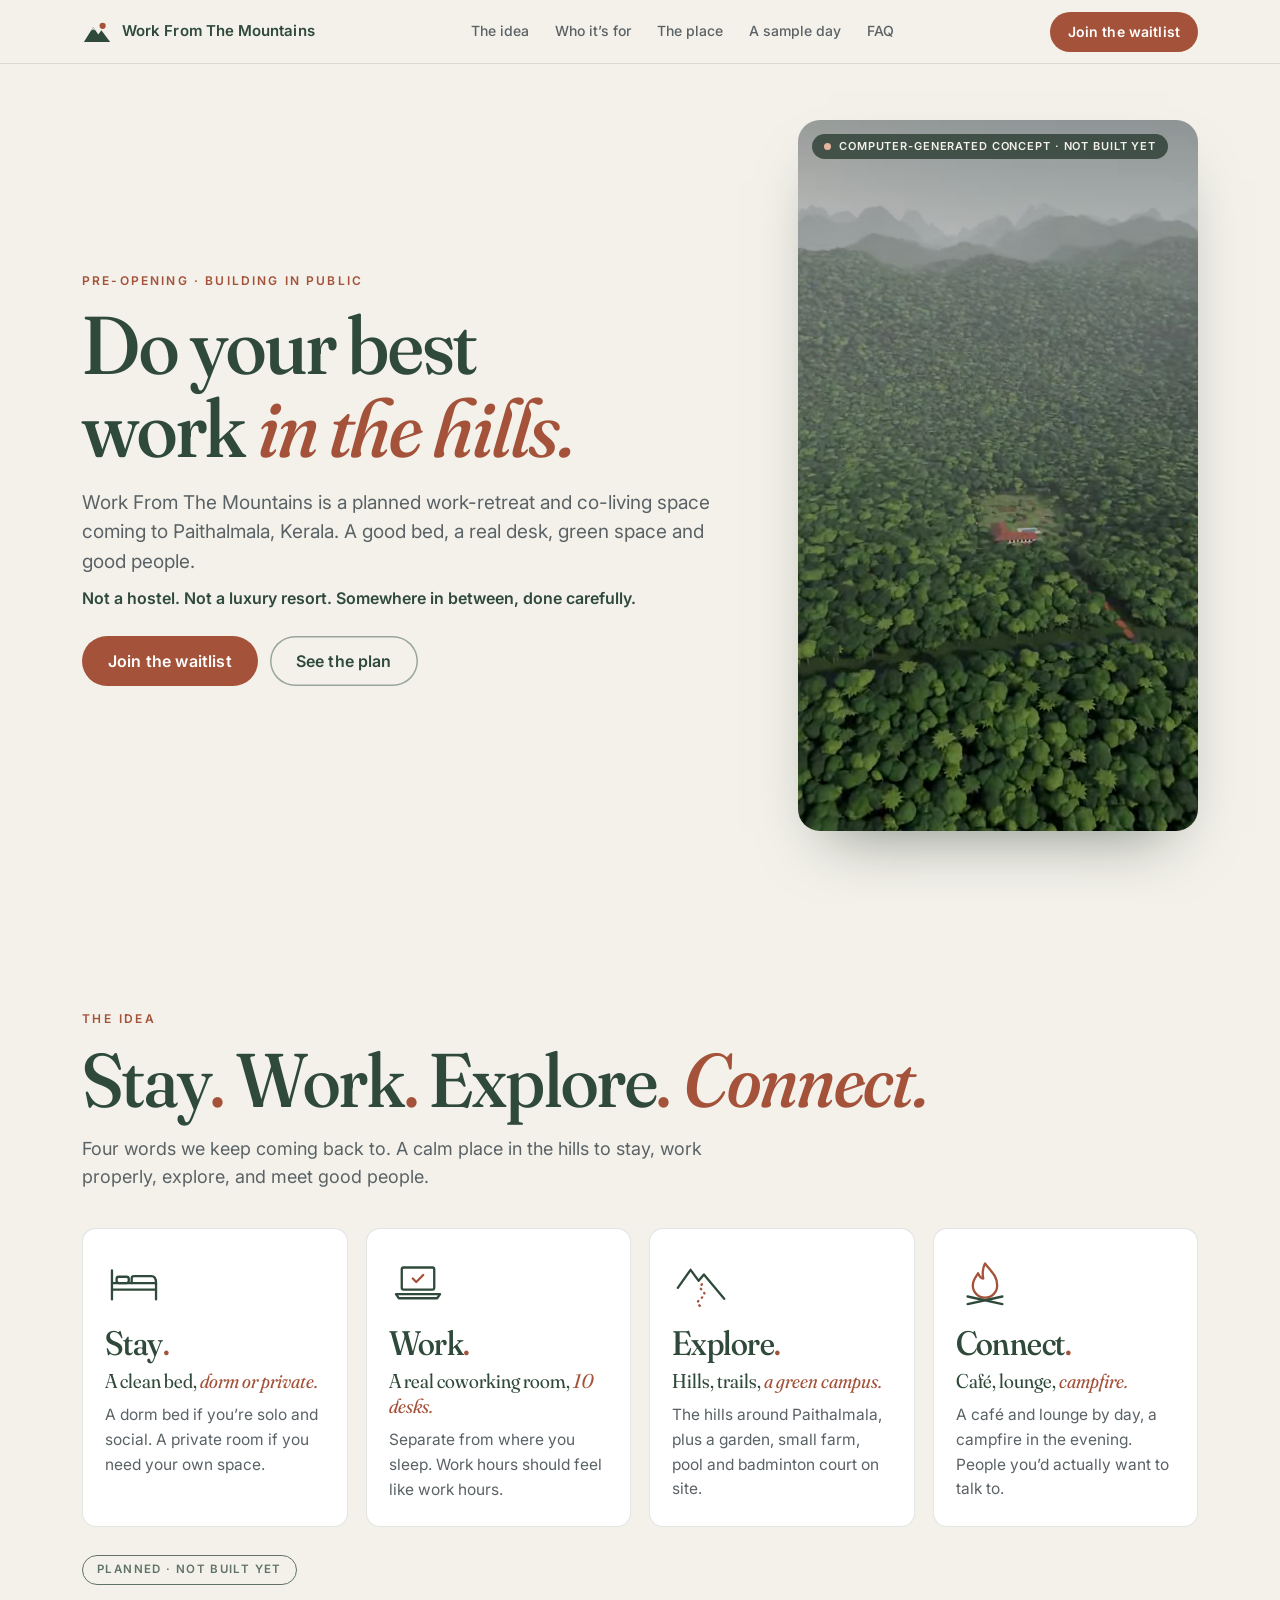
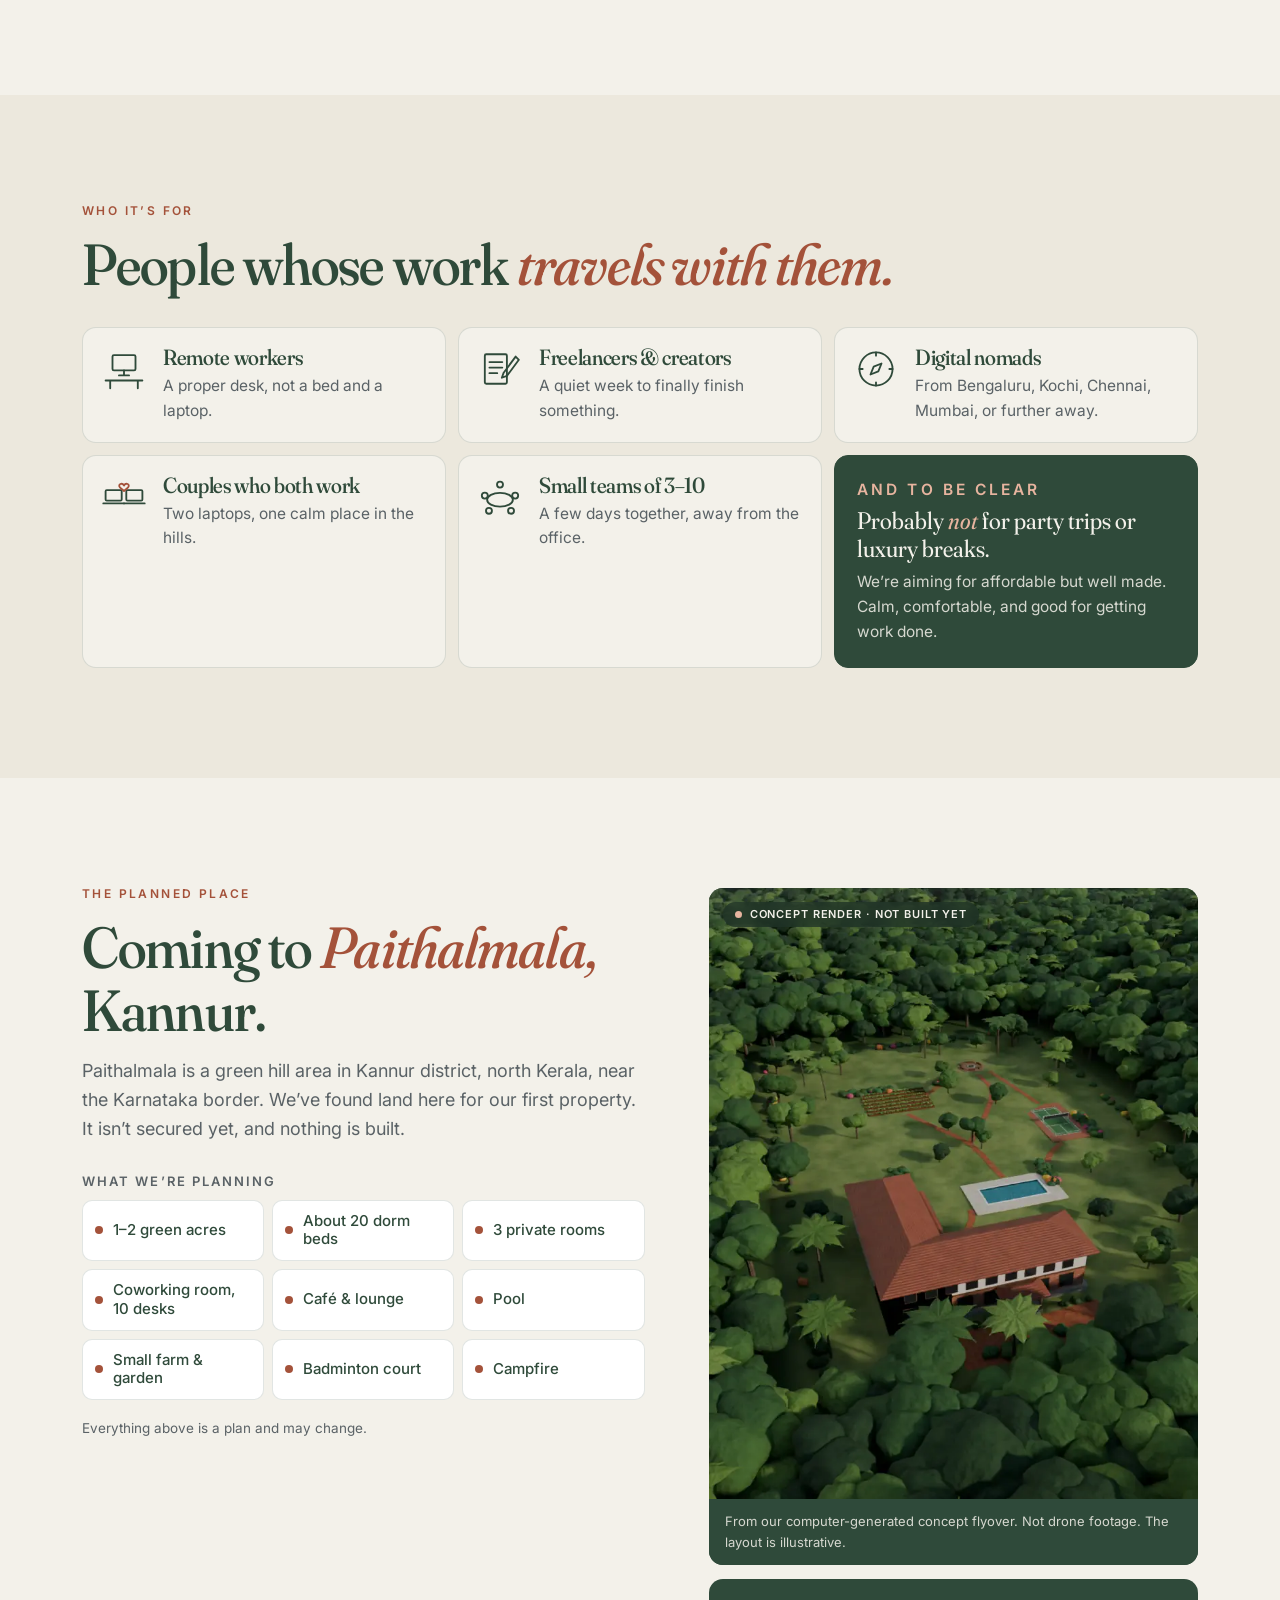
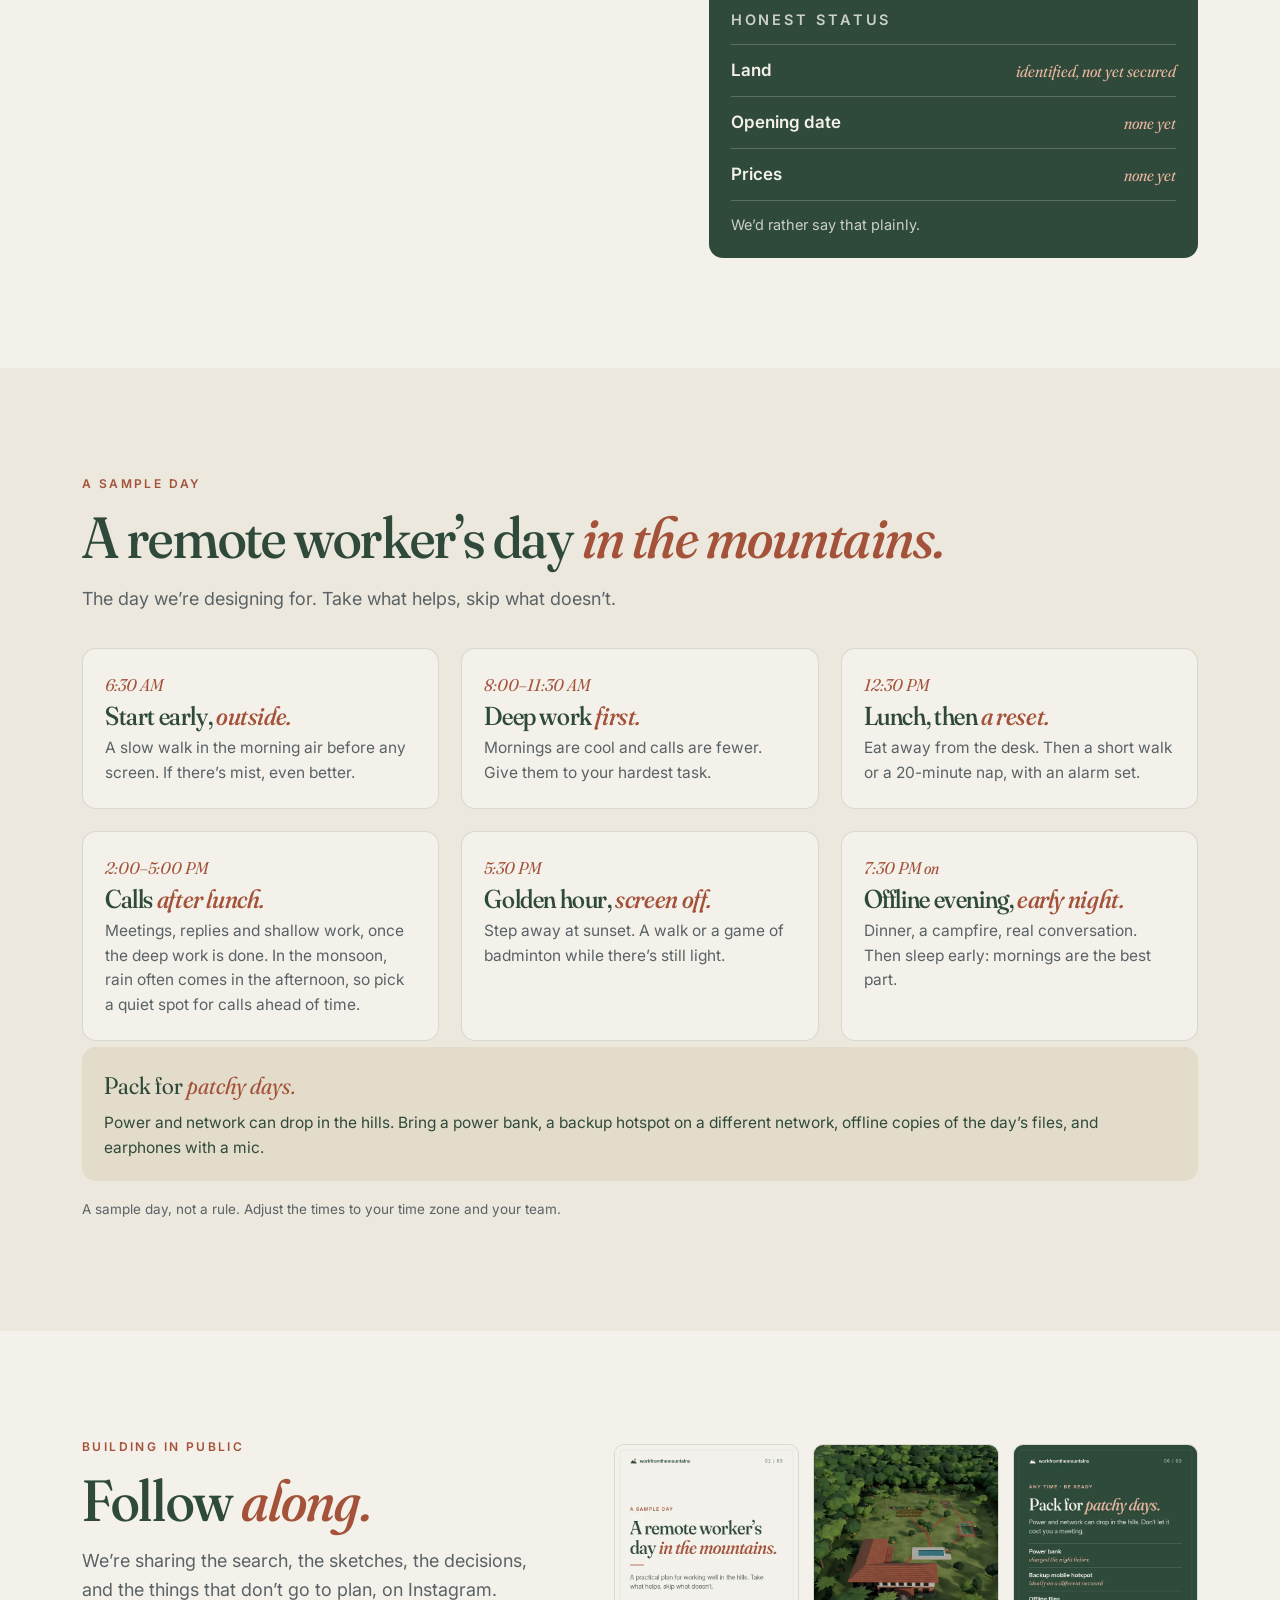
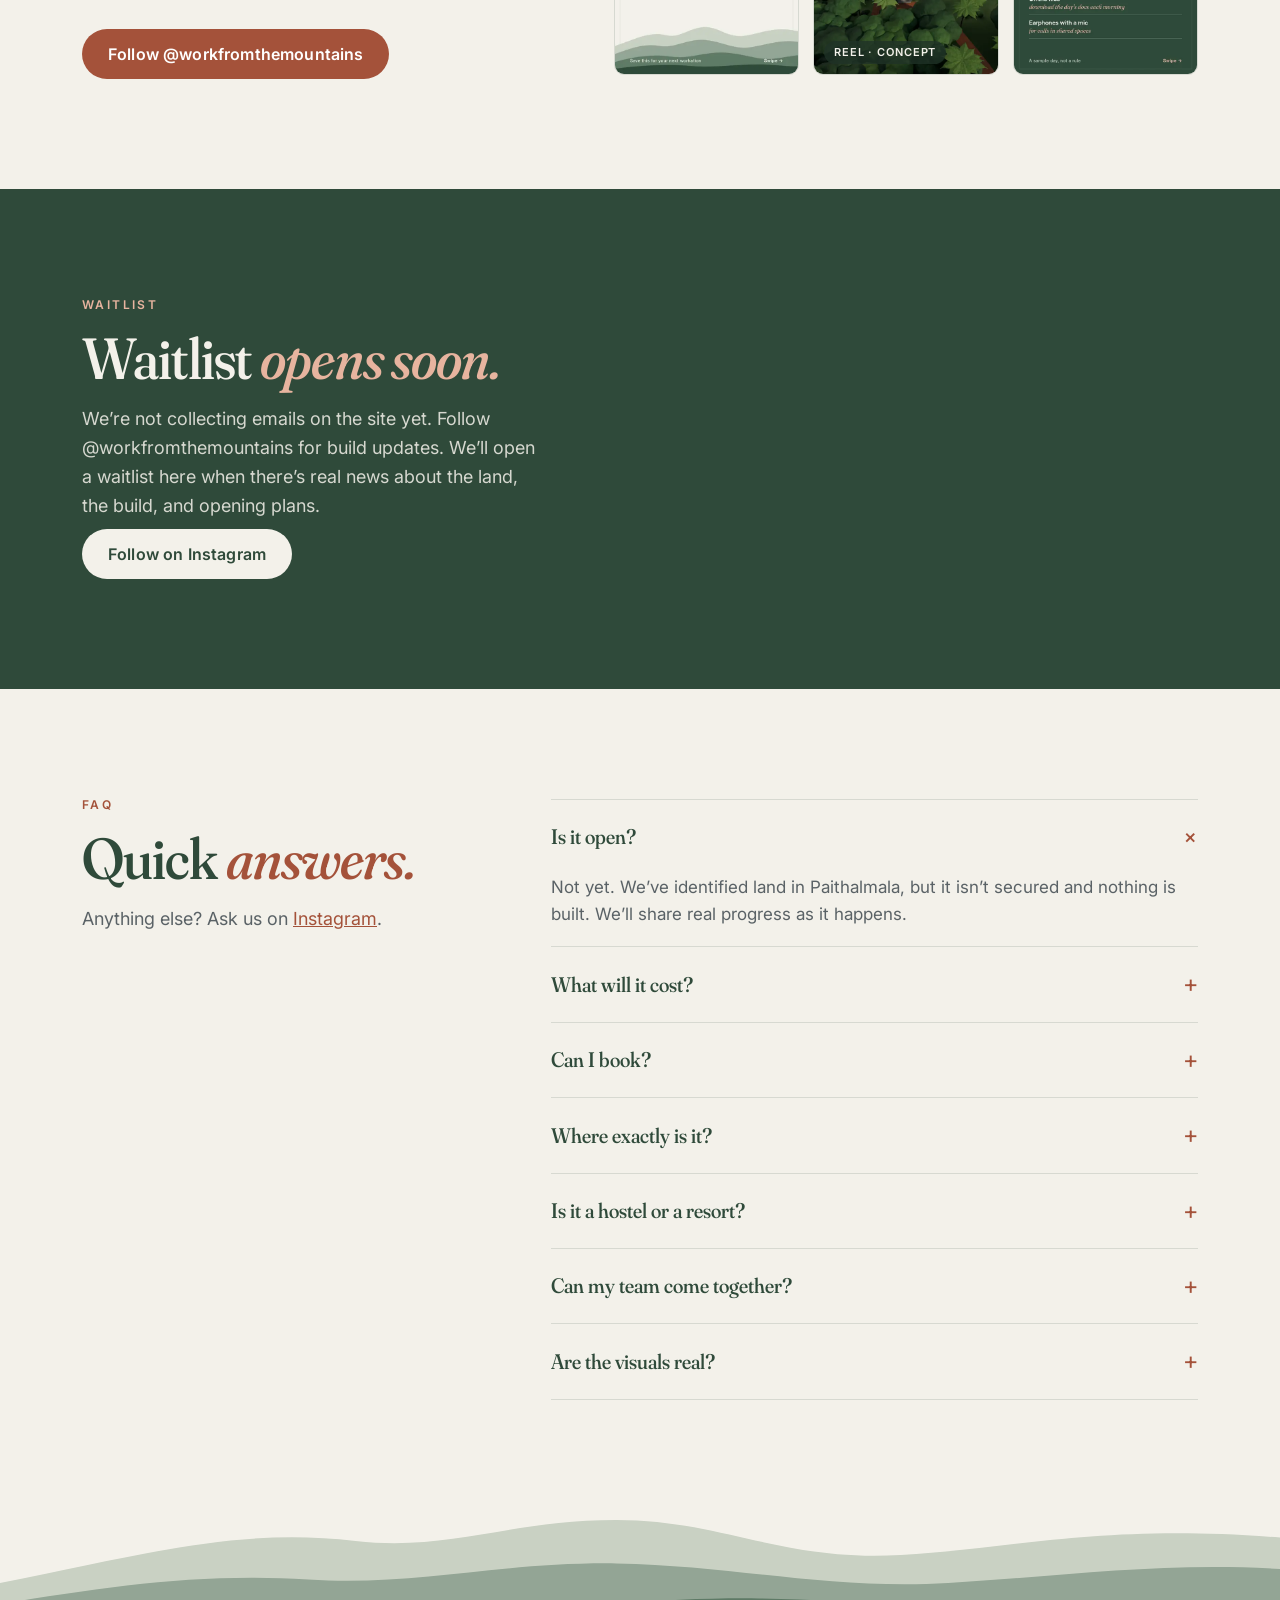
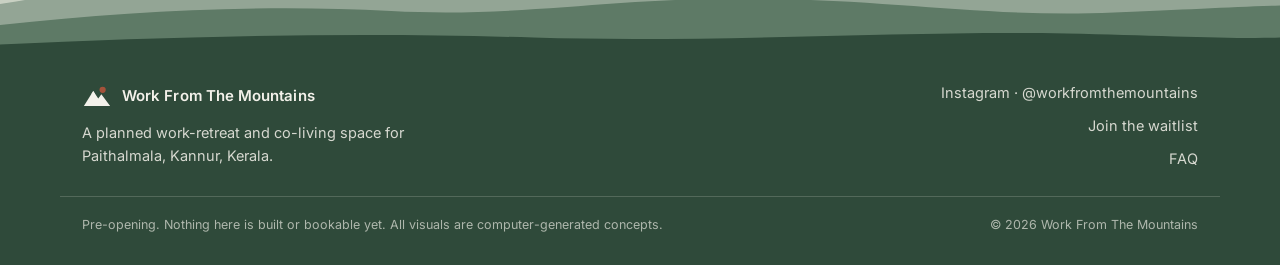
==== index.html @ 072cc965 "Initial Work From The Mountains pre-opening site" ====
<!doctype html>
<html lang="en-IN">
<head>
<meta charset="utf-8">
<meta name="viewport" content="width=device-width, initial-scale=1, viewport-fit=cover">
<title>Work From The Mountains · A planned work-retreat in Paithalmala, Kerala</title>
<meta name="description" content="Work From The Mountains is a planned mountain work-retreat and co-living space in Paithalmala, Kannur, Kerala. Stay, work, explore, connect. Not open yet. Follow the build on Instagram.">
<meta name="theme-color" content="#2F4A3A">
<link rel="icon" href="assets/img/logo-32.png" sizes="32x32">
<link rel="apple-touch-icon" href="assets/img/logo-180.png">
<meta property="og:type" content="website">
<meta property="og:title" content="Work From The Mountains">
<meta property="og:description" content="A planned work-retreat and co-living space in Paithalmala, Kerala. Not open yet. Follow the build on Instagram.">
<meta property="og:image" content="assets/img/og.jpg">
<meta name="twitter:card" content="summary_large_image">
<link rel="preload" href="assets/fonts/fraunces.woff2" as="font" type="font/woff2" crossorigin>
<link rel="preload" href="assets/fonts/inter.woff2" as="font" type="font/woff2" crossorigin>
<link rel="preload" href="assets/img/flyover-poster.webp" as="image" type="image/webp">
<link rel="stylesheet" href="assets/css/site.css">
</head>
<body>
<a class="skip" href="#main">Skip to content</a>

<!-- inline SVG sprite: brand mark + line icons (from the Instagram kit) -->
<svg width="0" height="0" style="position:absolute" aria-hidden="true">
  <symbol id="mark" viewBox="0 0 48 48"><circle cx="33" cy="14" r="5" fill="#A4523A"/><path d="M3 40 L18 16 L26 28 L31 21 L45 40 Z" fill="currentColor"/><path d="M14.5 21.5 L18 16 L21.5 21.5 L18 20 Z" fill="#F3F1EA" opacity=".9"/></symbol>
  <symbol id="i-bed" viewBox="0 0 200 200"><g fill="none" stroke="currentColor" stroke-width="8" stroke-linecap="round" stroke-linejoin="round"><path d="M24 60 v100 M24 126 h152 v34 M24 104 h152 q0 0 0 22"/><rect x="40" y="82" width="42" height="22" rx="8"/><path d="M92 104 v-16 q0-8 8-8 h60 q16 0 16 24"/></g></symbol>
  <symbol id="i-laptop" viewBox="0 0 200 200"><g fill="none" stroke="currentColor" stroke-width="8" stroke-linecap="round" stroke-linejoin="round"><rect x="44" y="50" width="112" height="76" rx="6"/><path d="M24 142 h152 l-10 14 h-132z"/><path d="M82 88 l12 12 24-24" stroke="#A4523A"/></g></symbol>
  <symbol id="i-path" viewBox="0 0 200 200"><g fill="none" stroke="currentColor" stroke-width="8" stroke-linecap="round" stroke-linejoin="round"><path d="M20 120 l44-62 28 38 18-22 70 84"/><path d="M96 182 c-30-20 40-30 6-56 c-14-10 8-18 4-30" stroke="#A4523A" stroke-dasharray="2 16"/></g></symbol>
  <symbol id="i-fire" viewBox="0 0 200 200"><g fill="none" stroke="currentColor" stroke-width="8" stroke-linecap="round" stroke-linejoin="round"><path d="M100 36 c18 26 42 40 42 76 a42 42 0 0 1 -84 0 c0-20 12-30 18-42 c6 14 12 18 18 18 c-4-20 -2-36 6-52z" stroke="#A4523A"/><path d="M40 176 l120-26 M40 150 l120 26"/></g></symbol>
  <symbol id="i-desk" viewBox="0 0 200 200"><g fill="none" stroke="currentColor" stroke-width="8" stroke-linecap="round" stroke-linejoin="round"><rect x="50" y="40" width="100" height="66" rx="6"/><path d="M100 106 v22 M78 128 h44 M20 150 h160 M40 150 v34 M160 150 v34"/></g></symbol>
  <symbol id="i-pen" viewBox="0 0 200 200"><g fill="none" stroke="currentColor" stroke-width="8" stroke-linecap="round" stroke-linejoin="round"><rect x="34" y="36" width="96" height="128" rx="6"/><path d="M54 70 h56 M54 94 h56 M54 118 h34"/><path d="M168 46 l14 14 -52 70 -22 8 8 -22z"/></g></symbol>
  <symbol id="i-compass" viewBox="0 0 200 200"><g fill="none" stroke="currentColor" stroke-width="8" stroke-linecap="round" stroke-linejoin="round"><circle cx="100" cy="100" r="72"/><path d="M100 28 v14 M100 158 v14 M28 100 h14 M158 100 h14"/><path d="M124 76 l-14 34 -34 14 14 -34z"/></g></symbol>
  <symbol id="i-couple" viewBox="0 0 200 200"><g fill="none" stroke="currentColor" stroke-width="8" stroke-linecap="round" stroke-linejoin="round"><rect x="20" y="70" width="70" height="46" rx="5"/><path d="M10 128 h90"/><rect x="110" y="70" width="70" height="46" rx="5"/><path d="M100 128 h90"/><path d="M100 50 c-8-14 -28-6 -18 8 l18 16 18-16 c10-14 -10-22 -18-8z" stroke="#A4523A"/></g></symbol>
  <symbol id="i-team" viewBox="0 0 200 200"><g fill="none" stroke="currentColor" stroke-width="8" stroke-linecap="round" stroke-linejoin="round"><ellipse cx="100" cy="112" rx="56" ry="30"/><circle cx="100" cy="46" r="13"/><circle cx="34" cy="94" r="13"/><circle cx="166" cy="94" r="13"/><circle cx="52" cy="160" r="13"/><circle cx="148" cy="160" r="13"/></g></symbol>
</svg>

<header class="site-head">
  <div class="wrap head-in">
    <a class="brand" href="#top" aria-label="Work From The Mountains, back to top">
      <svg class="brand-mark" aria-hidden="true"><use href="#mark"/></svg>
      <span>Work From The Mountains</span>
    </a>
    <nav class="nav" aria-label="Sections">
      <a href="#idea">The idea</a>
      <a href="#who">Who it’s for</a>
      <a href="#place">The place</a>
      <a href="#day">A sample day</a>
      <a href="#faq">FAQ</a>
    </nav>
    <a class="btn btn-sm" href="#waitlist">Join the waitlist</a>
  </div>
</header>

<main id="main">

<!-- 1. HERO -->
<section class="hero" id="top">
  <div class="hero-media">
    <video id="flyover" muted loop playsinline preload="none" poster="assets/img/flyover-poster.webp"
           aria-label="Computer-generated concept flyover of the planned property"
           data-webm="assets/video/flyover-concept.webm" data-mp4="assets/video/flyover-concept.mp4"></video>
    <span class="concept-pill"><i></i>Computer-generated concept · not built yet</span>
  </div>
  <div class="wrap hero-copy">
    <p class="eyebrow">Pre-opening · building in public</p>
    <h1>Do your best work <em>in the hills.</em></h1>
    <p class="lede">Work From The Mountains is a planned work-retreat and co-living space coming to Paithalmala, Kerala. A good bed, a real desk, green space and good people.</p>
    <p class="lede-strong">Not a hostel. Not a luxury resort. Somewhere in between, done carefully.</p>
    <div class="hero-cta">
      <a class="btn" href="#waitlist">Join the waitlist</a>
      <a class="btn btn-ghost" href="#place">See the plan</a>
    </div>
  </div>
</section>

<!-- 2. WHAT IT IS -->
<section class="sec" id="idea">
  <div class="wrap">
    <p class="kicker">The idea</p>
    <h2 class="words">Stay<span class="dot">.</span> Work<span class="dot">.</span> Explore<span class="dot">.</span> <em>Connect.</em></h2>
    <p class="intro">Four words we keep coming back to. A calm place in the hills to stay, work properly, explore, and meet good people.</p>
    <div class="grid4">
      <article class="card">
        <svg class="ico" aria-hidden="true"><use href="#i-bed"/></svg>
        <h3>Stay<span class="dot">.</span></h3>
        <p class="line">A clean bed, <em>dorm or private.</em></p>
        <p>A dorm bed if you’re solo and social. A private room if you need your own space.</p>
      </article>
      <article class="card">
        <svg class="ico" aria-hidden="true"><use href="#i-laptop"/></svg>
        <h3>Work<span class="dot">.</span></h3>
        <p class="line">A real coworking room, <em>10 desks.</em></p>
        <p>Separate from where you sleep. Work hours should feel like work hours.</p>
      </article>
      <article class="card">
        <svg class="ico" aria-hidden="true"><use href="#i-path"/></svg>
        <h3>Explore<span class="dot">.</span></h3>
        <p class="line">Hills, trails, <em>a green campus.</em></p>
        <p>The hills around Paithalmala, plus a garden, small farm, pool and badminton court on site.</p>
      </article>
      <article class="card">
        <svg class="ico" aria-hidden="true"><use href="#i-fire"/></svg>
        <h3>Connect<span class="dot">.</span></h3>
        <p class="line">Café, lounge, <em>campfire.</em></p>
        <p>A café and lounge by day, a campfire in the evening. People you’d actually want to talk to.</p>
      </article>
    </div>
    <p class="tag">Planned · not built yet</p>
  </div>
</section>

<!-- 3. WHO IT'S FOR -->
<section class="sec sec-alt" id="who">
  <div class="wrap">
    <p class="kicker">Who it’s for</p>
    <h2>People whose work <em>travels with them.</em></h2>
    <ul class="who">
      <li><svg class="ico-sm" aria-hidden="true"><use href="#i-desk"/></svg><div><h3>Remote workers</h3><p>A proper desk, not a bed and a laptop.</p></div></li>
      <li><svg class="ico-sm" aria-hidden="true"><use href="#i-pen"/></svg><div><h3>Freelancers &amp; creators</h3><p>A quiet week to finally finish something.</p></div></li>
      <li><svg class="ico-sm" aria-hidden="true"><use href="#i-compass"/></svg><div><h3>Digital nomads</h3><p>From Bengaluru, Kochi, Chennai, Mumbai, or further away.</p></div></li>
      <li><svg class="ico-sm" aria-hidden="true"><use href="#i-couple"/></svg><div><h3>Couples who both work</h3><p>Two laptops, one calm place in the hills.</p></div></li>
      <li><svg class="ico-sm" aria-hidden="true"><use href="#i-team"/></svg><div><h3>Small teams of 3–10</h3><p>A few days together, away from the office.</p></div></li>
      <li class="notfor">
        <div><p class="kicker kicker-light">And to be clear</p>
        <p class="notfor-h">Probably <em>not</em> for party trips or luxury breaks.</p>
        <p>We’re aiming for affordable but well made. Calm, comfortable, and good for getting work done.</p></div>
      </li>
    </ul>
  </div>
</section>

<!-- 4. THE PLANNED PLACE -->
<section class="sec" id="place">
  <div class="wrap place">
    <div class="place-copy">
      <p class="kicker">The planned place</p>
      <h2>Coming to <em>Paithalmala,</em> Kannur.</h2>
      <p class="intro">Paithalmala is a green hill area in Kannur district, north Kerala, near the Karnataka border. We’ve found land here for our first property. It isn’t secured yet, and nothing is built.</p>
      <h3 class="list-h">What we’re planning</h3>
      <ul class="facilities">
        <li><span>1–2 green acres</span></li>
        <li><span>About 20 dorm beds</span></li>
        <li><span>3 private rooms</span></li>
        <li><span>Coworking room, 10 desks</span></li>
        <li><span>Café &amp; lounge</span></li>
        <li><span>Pool</span></li>
        <li><span>Small farm &amp; garden</span></li>
        <li><span>Badminton court</span></li>
        <li><span>Campfire</span></li>
      </ul>
      <p class="fine">Everything above is a plan and may change.</p>
    </div>
    <div class="place-side">
      <figure class="render">
        <picture>
          <source srcset="assets/img/flyover-still.webp" type="image/webp">
          <img src="assets/img/flyover-still.jpg" width="720" height="1280" loading="lazy" decoding="async"
               alt="Computer-generated concept render: a red-roofed building, pool and paths on a green plot surrounded by forest">
        </picture>
        <span class="concept-pill"><i></i>Concept render · not built yet</span>
        <figcaption>From our computer-generated concept flyover. Not drone footage. The layout is illustrative.</figcaption>
      </figure>
      <div class="status">
        <p class="kicker kicker-light">Honest status</p>
        <dl>
          <div><dt>Land</dt><dd>identified, not yet secured</dd></div>
          <div><dt>Opening date</dt><dd>none yet</dd></div>
          <div><dt>Prices</dt><dd>none yet</dd></div>
        </dl>
        <p>We’d rather say that plainly.</p>
      </div>
    </div>
  </div>
</section>

<!-- 5. A REMOTE WORKER'S DAY -->
<section class="sec sec-alt" id="day">
  <div class="wrap">
    <p class="kicker">A sample day</p>
    <h2>A remote worker’s day <em>in the mountains.</em></h2>
    <p class="intro">The day we’re designing for. Take what helps, skip what doesn’t.</p>
    <ol class="day">
      <li><span class="t">6:30 AM</span><div><h3>Start early, <em>outside.</em></h3><p>A slow walk in the morning air before any screen. If there’s mist, even better.</p></div></li>
      <li><span class="t">8:00–11:30 AM</span><div><h3>Deep work <em>first.</em></h3><p>Mornings are cool and calls are fewer. Give them to your hardest task.</p></div></li>
      <li><span class="t">12:30 PM</span><div><h3>Lunch, then <em>a reset.</em></h3><p>Eat away from the desk. Then a short walk or a 20-minute nap, with an alarm set.</p></div></li>
      <li><span class="t">2:00–5:00 PM</span><div><h3>Calls <em>after lunch.</em></h3><p>Meetings, replies and shallow work, once the deep work is done. In the monsoon, rain often comes in the afternoon, so pick a quiet spot for calls ahead of time.</p></div></li>
      <li><span class="t">5:30 PM</span><div><h3>Golden hour, <em>screen off.</em></h3><p>Step away at sunset. A walk or a game of badminton while there’s still light.</p></div></li>
      <li><span class="t">7:30 PM on</span><div><h3>Offline evening, <em>early night.</em></h3><p>Dinner, a campfire, real conversation. Then sleep early: mornings are the best part.</p></div></li>
    </ol>
    <div class="pack">
      <p class="pack-h">Pack for <em>patchy days.</em></p>
      <p>Power and network can drop in the hills. Bring a power bank, a backup hotspot on a different network, offline copies of the day’s files, and earphones with a mic.</p>
    </div>
    <p class="fine">A sample day, not a rule. Adjust the times to your time zone and your team.</p>
  </div>
</section>

<!-- 6. BUILDING IN PUBLIC -->
<section class="sec" id="build">
  <div class="wrap build">
    <div>
      <p class="kicker">Building in public</p>
      <h2>Follow <em>along.</em></h2>
      <p class="intro">We’re sharing the search, the sketches, the decisions, and the things that don’t go to plan, on Instagram.</p>
      <a class="btn" href="https://instagram.com/workfromthemountains" target="_blank" rel="noopener">Follow @workfromthemountains</a>
    </div>
    <ul class="ig" aria-label="Recent posts on Instagram">
      <li><a href="https://instagram.com/workfromthemountains" target="_blank" rel="noopener"><picture><source srcset="assets/img/ig-edu01-1.webp" type="image/webp"><img src="assets/img/ig-edu01-1.jpg" width="540" height="675" loading="lazy" decoding="async" alt="Instagram carousel: A remote worker’s day in the mountains"></picture></a></li>
      <li><a href="https://instagram.com/workfromthemountains" target="_blank" rel="noopener"><picture><source srcset="assets/img/ig-flyover.webp" type="image/webp"><img src="assets/img/ig-flyover.jpg" width="540" height="675" loading="lazy" decoding="async" alt="Instagram reel: computer-generated concept flyover of the planned property"></picture><span class="ig-badge">Reel · concept</span></a></li>
      <li><a href="https://instagram.com/workfromthemountains" target="_blank" rel="noopener"><picture><source srcset="assets/img/ig-edu01-6.webp" type="image/webp"><img src="assets/img/ig-edu01-6.jpg" width="540" height="675" loading="lazy" decoding="async" alt="Instagram slide: Pack for patchy days"></picture></a></li>
    </ul>
  </div>
</section>

<!-- 7. WAITLIST + FAQ -->
<section class="sec sec-green" id="waitlist">
  <div class="wrap wl">
    <div class="wl-copy">
      <p class="kicker kicker-light">Waitlist</p>
      <h2>Waitlist <em>opens soon.</em></h2>
      <p class="intro">We’re not collecting emails on the site yet. Follow @workfromthemountains for build updates. We’ll open a waitlist here when there’s real news about the land, the build, and opening plans.</p>
      <p class="hero-cta" style="margin-top:8px">
        <a class="btn btn-light" href="https://instagram.com/workfromthemountains" target="_blank" rel="noopener">Follow on Instagram</a>
      </p>
    </div>
    <!-- Form deferred. FORM_MODE stays "local" in assets/js/site.js. Do not wire FormSubmit / Formspree until approved. -->
  </div>
</section>

<section class="sec" id="faq">
  <div class="wrap faq-wrap">
    <div><p class="kicker">FAQ</p>
    <h2>Quick <em>answers.</em></h2>
    <p class="intro">Anything else? Ask us on <a href="https://instagram.com/workfromthemountains" target="_blank" rel="noopener">Instagram</a>.</p></div>
    <div class="faq">
      <details open><summary>Is it open?</summary><p>Not yet. We’ve identified land in Paithalmala, but it isn’t secured and nothing is built. We’ll share real progress as it happens.</p></details>
      <details><summary>What will it cost?</summary><p>Prices aren’t set yet. We’ll share them when they’re ready. We’re aiming for affordable but well made.</p></details>
      <details><summary>Can I book?</summary><p>Not yet. Follow us on Instagram to hear when that changes.</p></details>
      <details><summary>Where exactly is it?</summary><p>Paithalmala, in Kannur district, Kerala. We’ll share more about the exact site once the land is secured.</p></details>
      <details><summary>Is it a hostel or a resort?</summary><p>Neither. Think dorm beds and private rooms, a proper coworking room, and a calm, green campus. Built for working well, not for partying.</p></details>
      <details><summary>Can my team come together?</summary><p>That’s the plan for small teams of 3–10. Message us on Instagram and we’ll keep you posted.</p></details>
      <details><summary>Are the visuals real?</summary><p>No. The flyover and renders are computer-generated concepts, not drone footage or photos. The final design will be different.</p></details>
    </div>
  </div>
</section>

</main>

<footer class="site-foot">
  <svg class="ridges" viewBox="0 0 1080 200" preserveAspectRatio="none" aria-hidden="true">
    <path d="M0 90 C120 50 200 10 300 30 C380 45 430 0 520 0 C610 0 660 60 760 50 C860 40 930 5 1080 25 L1080 200 L0 200Z" fill="#C9D1C3"/>
    <path d="M0 120 C90 95 170 75 260 85 C350 95 420 60 520 62 C620 65 700 100 800 90 C900 80 980 60 1080 70 L1080 200 L0 200Z" fill="#93A595"/>
    <path d="M0 150 C110 130 220 120 330 130 C440 140 520 110 640 112 C760 115 840 140 940 132 C1000 128 1040 124 1080 122 L1080 200 L0 200Z" fill="#5E7A66"/>
    <path d="M0 178 C150 166 300 160 450 168 C600 176 760 158 900 162 C980 165 1040 170 1080 168 L1080 200 L0 200Z" fill="#2F4A3A"/>
  </svg>
  <div class="foot-in">
    <div class="wrap foot-grid">
      <div>
        <a class="brand brand-light" href="#top"><svg class="brand-mark" aria-hidden="true"><use href="#mark"/></svg><span>Work From The Mountains</span></a>
        <p>A planned work-retreat and co-living space for Paithalmala, Kannur, Kerala.</p>
      </div>
      <div class="foot-links">
        <a href="https://instagram.com/workfromthemountains" target="_blank" rel="noopener">Instagram · @workfromthemountains</a>
        <a href="#waitlist">Join the waitlist</a>
        <a href="#faq">FAQ</a>
      </div>
    </div>
    <div class="wrap foot-fine">
      <p>Pre-opening. Nothing here is built or bookable yet. All visuals are computer-generated concepts.</p>
      <p>© <span id="yr">2026</span> Work From The Mountains</p>
    </div>
  </div>
</footer>

<script src="assets/js/site.js" defer></script>
</body>
</html>
---- assets/css/site.css ----
/* Work From The Mountains · draft one-page site
   Palette: forest #2F4A3A · cream #F3F1EA · grey #5A6266 · terracotta #A4523A
   Fonts: Fraunces (headings) + Inter (body), self-hosted, Latin subset */
@font-face{font-family:"Fraunces";src:url(../fonts/fraunces.woff2) format("woff2");font-weight:400 600;font-display:swap}
@font-face{font-family:"Fraunces";font-style:italic;src:url(../fonts/fraunces-italic.woff2) format("woff2");font-weight:400 600;font-display:swap}
@font-face{font-family:"Inter";src:url(../fonts/inter.woff2) format("woff2");font-weight:400 700;font-display:swap}

:root{
  --green:#2F4A3A; --green-d:#243a2d; --cream:#F3F1EA; --grey:#5A6266; --terra:#A4523A;
  --peach:#E7B49F; --sand:#E4DCCB; --line:rgba(47,74,58,.14);
  --serif:"Fraunces",Georgia,"Times New Roman",serif;
  --sans:"Inter",system-ui,-apple-system,"Segoe UI",Roboto,sans-serif;
  --r:14px; --head:64px;
}
*,*::before,*::after{box-sizing:border-box}
[hidden]{display:none!important}
html{scroll-behavior:smooth;scroll-padding-top:calc(var(--head) + 8px);-webkit-text-size-adjust:100%}
@media (prefers-reduced-motion:reduce){html{scroll-behavior:auto}}
body{margin:0;background:var(--cream);color:var(--green);font:400 17px/1.6 var(--sans);text-rendering:optimizeLegibility;-webkit-font-smoothing:antialiased}
img,video,svg{display:block;max-width:100%}
a{color:inherit}
h1,h2,h3{font-family:var(--serif);font-weight:500;line-height:1.08;letter-spacing:-.015em;margin:0}
h1 em,h2 em,h3 em,.line em,p em{font-style:italic;color:var(--terra)}
p{margin:0}
.wrap{width:100%;max-width:1160px;margin:0 auto;padding:0 22px}
.skip{position:absolute;left:-999px;top:8px;background:var(--green);color:var(--cream);padding:8px 14px;border-radius:8px;z-index:99}
.skip:focus{left:8px}
:focus-visible{outline:3px solid var(--terra);outline-offset:3px}

/* buttons */
.btn{display:inline-flex;align-items:center;justify-content:center;gap:8px;min-height:50px;padding:0 26px;border-radius:999px;
  background:var(--terra);color:#fff;font:600 16px/1 var(--sans);letter-spacing:.01em;text-decoration:none;border:0;cursor:pointer;transition:background .2s,transform .2s}
.btn:hover{background:#8f4630}
.btn:active{transform:translateY(1px)}
.btn-sm{min-height:40px;padding:0 18px;font-size:14px}
.btn-ghost{background:transparent;color:var(--cream);box-shadow:inset 0 0 0 1.5px rgba(243,241,234,.7)}
.btn-ghost:hover{background:rgba(243,241,234,.12)}
.btn-light{background:var(--cream);color:var(--green)}
.btn-light:hover{background:#fff}

/* header */
.site-head{position:sticky;top:0;z-index:50;height:var(--head);background:rgba(243,241,234,.92);backdrop-filter:saturate(1.2) blur(10px);-webkit-backdrop-filter:saturate(1.2) blur(10px);border-bottom:1px solid var(--line)}
.head-in{height:100%;display:flex;align-items:center;justify-content:space-between;gap:16px}
.brand{display:flex;align-items:center;gap:10px;text-decoration:none;font:600 15px/1.1 var(--sans);letter-spacing:.005em;color:var(--green)}
.brand-mark{width:30px;height:30px;color:var(--green);flex:none}
.brand span{max-width:9.5em}
.nav{display:none}
@media (min-width:960px){
  .brand span{max-width:none}
  .nav{display:flex;gap:26px}
  .nav a{font-size:14px;font-weight:500;text-decoration:none;color:var(--grey)}
  .nav a:hover{color:var(--terra)}
}

/* concept pill */
.concept-pill{position:absolute;left:14px;top:14px;display:inline-flex;align-items:center;gap:8px;padding:6px 12px;border-radius:999px;
  background:rgba(31,50,39,.72);color:var(--cream);font:600 11px/1.2 var(--sans);letter-spacing:.08em;text-transform:uppercase;backdrop-filter:blur(6px);-webkit-backdrop-filter:blur(6px);z-index:3}
.concept-pill i{width:7px;height:7px;border-radius:50%;background:var(--peach);flex:none}

/* HERO: mobile = full-bleed vertical video behind text; desktop = text + video card */
.hero{position:relative;min-height:calc(100svh - var(--head));max-height:860px;display:flex;align-items:flex-end;color:var(--cream);overflow:hidden;background:var(--green-d)}
.hero-media{position:absolute;inset:0}
.hero-media video{width:100%;height:100%;object-fit:cover;background:#3b5444 url(../img/flyover-poster.webp) center/cover}
.hero-media::after{content:"";position:absolute;inset:0;background:linear-gradient(180deg,rgba(20,32,25,.35) 0%,rgba(20,32,25,0) 22%,rgba(20,32,25,.35) 48%,rgba(20,32,25,.86) 76%,rgba(20,32,25,.92) 100%);pointer-events:none}
.hero-copy{position:relative;z-index:2;padding-top:120px;padding-bottom:34px}
.eyebrow{display:inline-block;font:600 12px/1 var(--sans);letter-spacing:.18em;text-transform:uppercase;color:var(--peach);margin-bottom:16px}
.hero h1{font-size:clamp(42px,11.5vw,84px);line-height:1.02;max-width:11ch}
.hero h1 em{color:var(--peach)}
.lede{margin-top:18px;font-size:17px;line-height:1.55;color:rgba(243,241,234,.9);max-width:34em}
.lede-strong{margin-top:10px;font-weight:600;font-size:15px;color:var(--cream)}
.hero-cta{display:flex;flex-wrap:wrap;gap:12px;margin-top:24px}
@media (min-width:960px){
  .hero{min-height:0;max-height:none;background:var(--cream);color:var(--green);align-items:center;padding:56px 0 72px}
  .hero > .wrap{display:block}
  .hero-media{position:relative;inset:auto;order:2;flex:none;width:400px;aspect-ratio:9/16;border-radius:22px;overflow:hidden;box-shadow:0 30px 60px -30px rgba(31,50,39,.55);margin-right:max(22px,calc((100vw - 1160px)/2 + 22px))}
  .hero-media::after{background:linear-gradient(180deg,rgba(20,32,25,.25),rgba(20,32,25,0) 25%)}
  .hero-copy{order:1;flex:1;padding:0 56px 0 max(22px,calc((100vw - 1160px)/2 + 22px));margin:0;max-width:none}
  .eyebrow{color:var(--terra)}
  .hero h1{font-size:clamp(64px,6.4vw,92px)}
  .hero h1 em{color:var(--terra)}
  .lede{color:var(--grey);font-size:19px}
  .lede-strong{color:var(--green);font-size:16px}
  .btn-ghost{color:var(--green);box-shadow:inset 0 0 0 1.5px rgba(47,74,58,.45)}
  .btn-ghost:hover{background:rgba(47,74,58,.06)}
}

/* sections */
.sec{padding:72px 0}
.sec-alt{background:#ECE8DD}
.sec-green{background:var(--green);color:var(--cream)}
.sec-green h2 em{color:var(--peach)}
.kicker{font:600 12px/1 var(--sans);letter-spacing:.2em;text-transform:uppercase;color:var(--terra);margin-bottom:16px}
.kicker-light{color:var(--peach)}
h2{font-size:clamp(34px,8vw,58px)}
.intro{margin-top:16px;font-size:18px;color:var(--grey);max-width:38em}
.sec-green .intro{color:rgba(243,241,234,.85)}
.fine{margin-top:18px;font-size:13.5px;color:var(--grey)}
.tag{display:inline-block;margin-top:28px;font:600 11.5px/1 var(--sans);letter-spacing:.12em;text-transform:uppercase;border:1.5px solid currentColor;border-radius:999px;padding:8px 14px;opacity:.75}
.dot{color:var(--terra)}
@media (min-width:960px){.sec{padding:110px 0}}

/* idea */
.words{font-size:clamp(40px,10vw,76px);line-height:1.02}
.grid4{display:grid;gap:14px;margin-top:36px}
.card{background:#fff;border:1px solid var(--line);border-radius:var(--r);padding:24px 22px}
.ico{width:58px;height:58px;color:var(--green);margin-bottom:14px}
.card h3{font-size:34px}
.card .line{font-family:var(--serif);font-size:20px;line-height:1.25;margin:6px 0 10px}
.card p:last-child{color:var(--grey);font-size:15.5px}
@media (max-width:639px){
  .card{display:grid;grid-template-columns:48px 1fr;column-gap:16px;padding:20px 18px}
  .card .ico{width:48px;height:48px;grid-row:1/4;margin:4px 0 0}
  .card h3{font-size:28px}
  .card .line{font-size:18px;margin:2px 0 6px}
}
@media (min-width:640px){.grid4{grid-template-columns:1fr 1fr}}
@media (min-width:1024px){.grid4{grid-template-columns:repeat(4,1fr);gap:18px}}

/* who */
.who{list-style:none;padding:0;margin:32px 0 0;display:grid;gap:12px}
.who li{display:flex;gap:16px;align-items:flex-start;background:var(--cream);border:1px solid var(--line);border-radius:var(--r);padding:18px}
.ico-sm{width:46px;height:46px;flex:none;color:var(--green)}
.who h3{font-size:22px}
.who p{color:var(--grey);font-size:15.5px;margin-top:4px}
.who li.notfor{display:block;background:var(--green);color:var(--cream);border-color:var(--green);padding:22px}
.notfor-h{font-family:var(--serif);font-size:26px;line-height:1.15;margin-bottom:10px}
.notfor-h em{color:var(--peach)}
.notfor p:last-child{color:rgba(243,241,234,.85);font-size:15.5px}
.notfor .kicker{margin-bottom:10px}
@media (min-width:760px){.who{grid-template-columns:1fr 1fr}}
@media (min-width:1024px){.who{grid-template-columns:repeat(3,1fr)}.notfor-h{font-size:24px}}

/* place */
.place{display:grid;gap:36px}
.list-h{font-family:var(--sans);font-weight:600;font-size:13px;letter-spacing:.16em;text-transform:uppercase;color:var(--grey);margin:30px 0 12px}
.facilities{list-style:none;padding:0;margin:0;display:grid;grid-template-columns:1fr 1fr;gap:8px}
.facilities li{display:flex;align-items:center;gap:10px;background:#fff;border:1px solid var(--line);border-radius:10px;padding:11px 12px;font-size:15px;font-weight:500;line-height:1.25}
.facilities li::before{content:"";width:8px;height:8px;border-radius:50%;background:var(--terra);flex:none}
.place-side{display:grid;gap:14px}
.render{position:relative;margin:0;border-radius:var(--r);overflow:hidden;background:var(--green)}
.render img{width:100%;height:auto;aspect-ratio:4/5;object-fit:cover;object-position:50% 40%}
.render figcaption{padding:12px 16px;font-size:13px;color:rgba(243,241,234,.85);background:var(--green)}
.status{background:var(--green);color:var(--cream);border-radius:var(--r);padding:22px}
.status dl{margin:0;border-top:1px solid rgba(243,241,234,.22)}
.status dl div{display:flex;justify-content:space-between;gap:16px;padding:12px 0;border-bottom:1px solid rgba(243,241,234,.22)}
.status dt{font-weight:600}
.status dd{margin:0;font-family:var(--serif);font-style:italic;color:var(--peach);text-align:right}
.status > p{margin-top:12px;font-size:14.5px;color:rgba(243,241,234,.8)}
@media (min-width:960px){.place{grid-template-columns:1.15fr 1fr;gap:64px;align-items:start}.facilities{grid-template-columns:1fr 1fr 1fr}.place-side{grid-template-columns:1fr}}

/* day */
.day{list-style:none;padding:0;margin:34px 0 0;position:relative}
.day::before{content:"";position:absolute;left:7px;top:10px;bottom:10px;width:2px;background:rgba(47,74,58,.18)}
.day li{position:relative;padding:0 0 26px 34px}
.day li::before{content:"";position:absolute;left:0;top:5px;width:12px;height:12px;border-radius:50%;background:var(--terra);border:2px solid #ECE8DD;box-shadow:0 0 0 1px var(--terra)}
.day .t{display:block;font-family:var(--serif);font-style:italic;color:var(--terra);font-size:17px;margin-bottom:4px}
.day h3{font-size:26px}
.day p{margin-top:6px;color:var(--grey);font-size:15.5px;max-width:36em}
.pack{background:var(--sand);border-radius:var(--r);padding:20px 22px;margin-top:6px}
.pack-h{font-family:var(--serif);font-size:24px;margin-bottom:6px}
.pack p:last-child{color:var(--green);font-size:15.5px}
@media (min-width:960px){
  .day{display:grid;grid-template-columns:repeat(3,1fr);gap:22px}
  .day::before{display:none}
  .day li{padding:22px;background:var(--cream);border:1px solid var(--line);border-radius:var(--r)}
  .day li::before{display:none}
}

/* build / instagram */
.build{display:grid;gap:32px}
.build .btn{margin-top:24px}
.ig{list-style:none;padding:0;margin:0;display:grid;grid-template-columns:repeat(3,1fr);gap:8px}
.ig a{position:relative;display:block;border-radius:10px;overflow:hidden;border:1px solid var(--line)}
.ig img{width:100%;height:auto;aspect-ratio:4/5;object-fit:cover;transition:transform .3s}
.ig a:hover img{transform:scale(1.03)}
.ig-badge{position:absolute;left:6px;bottom:6px;white-space:nowrap;background:rgba(31,50,39,.78);color:var(--cream);font:600 9.5px/1 var(--sans);letter-spacing:.08em;text-transform:uppercase;padding:5px 7px;border-radius:999px}
@media (min-width:960px){.build{grid-template-columns:1fr 1.25fr;gap:64px;align-items:center}.ig{gap:14px}.ig-badge{font-size:11px;left:10px;bottom:10px;padding:6px 10px}}

/* waitlist form */
.wl{display:grid;gap:30px}
.form{display:grid;gap:16px;background:rgba(243,241,234,.06);border:1px solid rgba(243,241,234,.18);border-radius:18px;padding:22px}
.field{display:grid;gap:7px}
.field label{font-size:14.5px;font-weight:600}
.opt{font-weight:400;opacity:.7}
.form input[type=text],.form input[type=email],.form input[type=tel],.form select{width:100%;min-height:50px;padding:12px 14px;border-radius:10px;border:1.5px solid rgba(243,241,234,.3);background:var(--cream);color:var(--green);font:500 16px/1.3 var(--sans);appearance:none;-webkit-appearance:none}
.form select{background-image:url("data:image/svg+xml,%3Csvg xmlns='http://www.w3.org/2000/svg' width='12' height='8' viewBox='0 0 12 8'%3E%3Cpath d='M1 1l5 5 5-5' fill='none' stroke='%232F4A3A' stroke-width='2'/%3E%3C/svg%3E");background-repeat:no-repeat;background-position:right 14px center;padding-right:38px}
.form input::placeholder{color:#8a9094}
.form input:focus,.form select:focus{outline:3px solid var(--peach);outline-offset:1px;border-color:transparent}
.form .invalid{border-color:#F0A08A;box-shadow:0 0 0 2px #F0A08A}
.row2{display:grid;gap:16px}
.consent{display:flex;gap:12px;align-items:flex-start;font-size:14px;line-height:1.5;color:rgba(243,241,234,.88);cursor:pointer}
.consent input{width:20px;height:20px;margin:2px 0 0;flex:none;accent-color:var(--terra)}
.consent.invalid span{color:#F6C3B3}
.form .btn{width:100%;margin-top:4px}
.form-error{font-size:14px;color:#F6C3B3}
.hp{position:absolute!important;left:-9999px;width:1px;height:1px;overflow:hidden}
.form-done{background:var(--cream);color:var(--green);border-radius:18px;padding:30px 24px}
.form-done .big{width:44px;height:44px;margin-bottom:14px}
.done-h{font-family:var(--serif);font-size:30px;line-height:1.1;margin-bottom:10px}
.form-done p{color:var(--grey)}
.form-done a{color:var(--terra)}
@media (min-width:640px){.row2{grid-template-columns:1fr 1fr}.form .btn{width:auto;justify-self:start}}
@media (min-width:960px){.wl{grid-template-columns:1fr 1.3fr;gap:64px;align-items:start}.form,.form-done{padding:32px}}

/* faq */
.faq{margin-top:28px;border-top:1px solid var(--line);max-width:820px}
.faq-wrap .intro a{color:var(--terra)}
@media (min-width:960px){.faq-wrap{display:grid;grid-template-columns:1fr 1.6fr;gap:64px;align-items:start}.faq{margin-top:0}}
.faq details{border-bottom:1px solid var(--line)}
.faq summary{list-style:none;cursor:pointer;display:flex;justify-content:space-between;align-items:center;gap:16px;padding:18px 0;font-family:var(--serif);font-size:21px;font-weight:500}
.faq summary::-webkit-details-marker{display:none}
.faq summary::after{content:"+";font-family:var(--sans);font-size:24px;font-weight:400;color:var(--terra);transition:transform .2s}
.faq details[open] summary::after{transform:rotate(45deg)}
.faq details p{padding:0 0 18px;color:var(--grey);max-width:40em}

/* footer */
.site-foot{background:var(--cream);margin-top:10px}
.ridges{width:100%;height:90px}
.foot-in{background:var(--green);color:rgba(243,241,234,.85);padding:22px 0 30px;margin-top:-1px}
.foot-grid{display:grid;gap:22px}
.brand-light{color:var(--cream)}
.brand-light .brand-mark{color:var(--cream)}
.foot-grid p{margin-top:10px;font-size:14.5px;max-width:28em}
.foot-links{display:grid;gap:10px;font-size:14.5px}
.foot-links a{text-decoration:none}
.foot-links a:hover{color:var(--peach)}
.foot-fine{margin-top:26px;padding-top:18px;border-top:1px solid rgba(243,241,234,.18);font-size:12.5px;display:grid;gap:6px;color:rgba(243,241,234,.65)}
@media (min-width:960px){.ridges{height:140px}.foot-grid{grid-template-columns:1fr auto;align-items:start}.foot-links{justify-items:end}.foot-fine{grid-template-columns:1fr auto}}
.who li.notfor .kicker{color:var(--peach)}
.who li.notfor .notfor-h{color:var(--cream)}
.who li.notfor p:last-child{color:rgba(243,241,234,.85)}
.who li.notfor .notfor-h{font-size:26px;line-height:1.15;margin:0 0 8px}
@media (min-width:1024px){.who li.notfor .notfor-h{font-size:24px}}
.form-done .done-h{color:var(--green)}
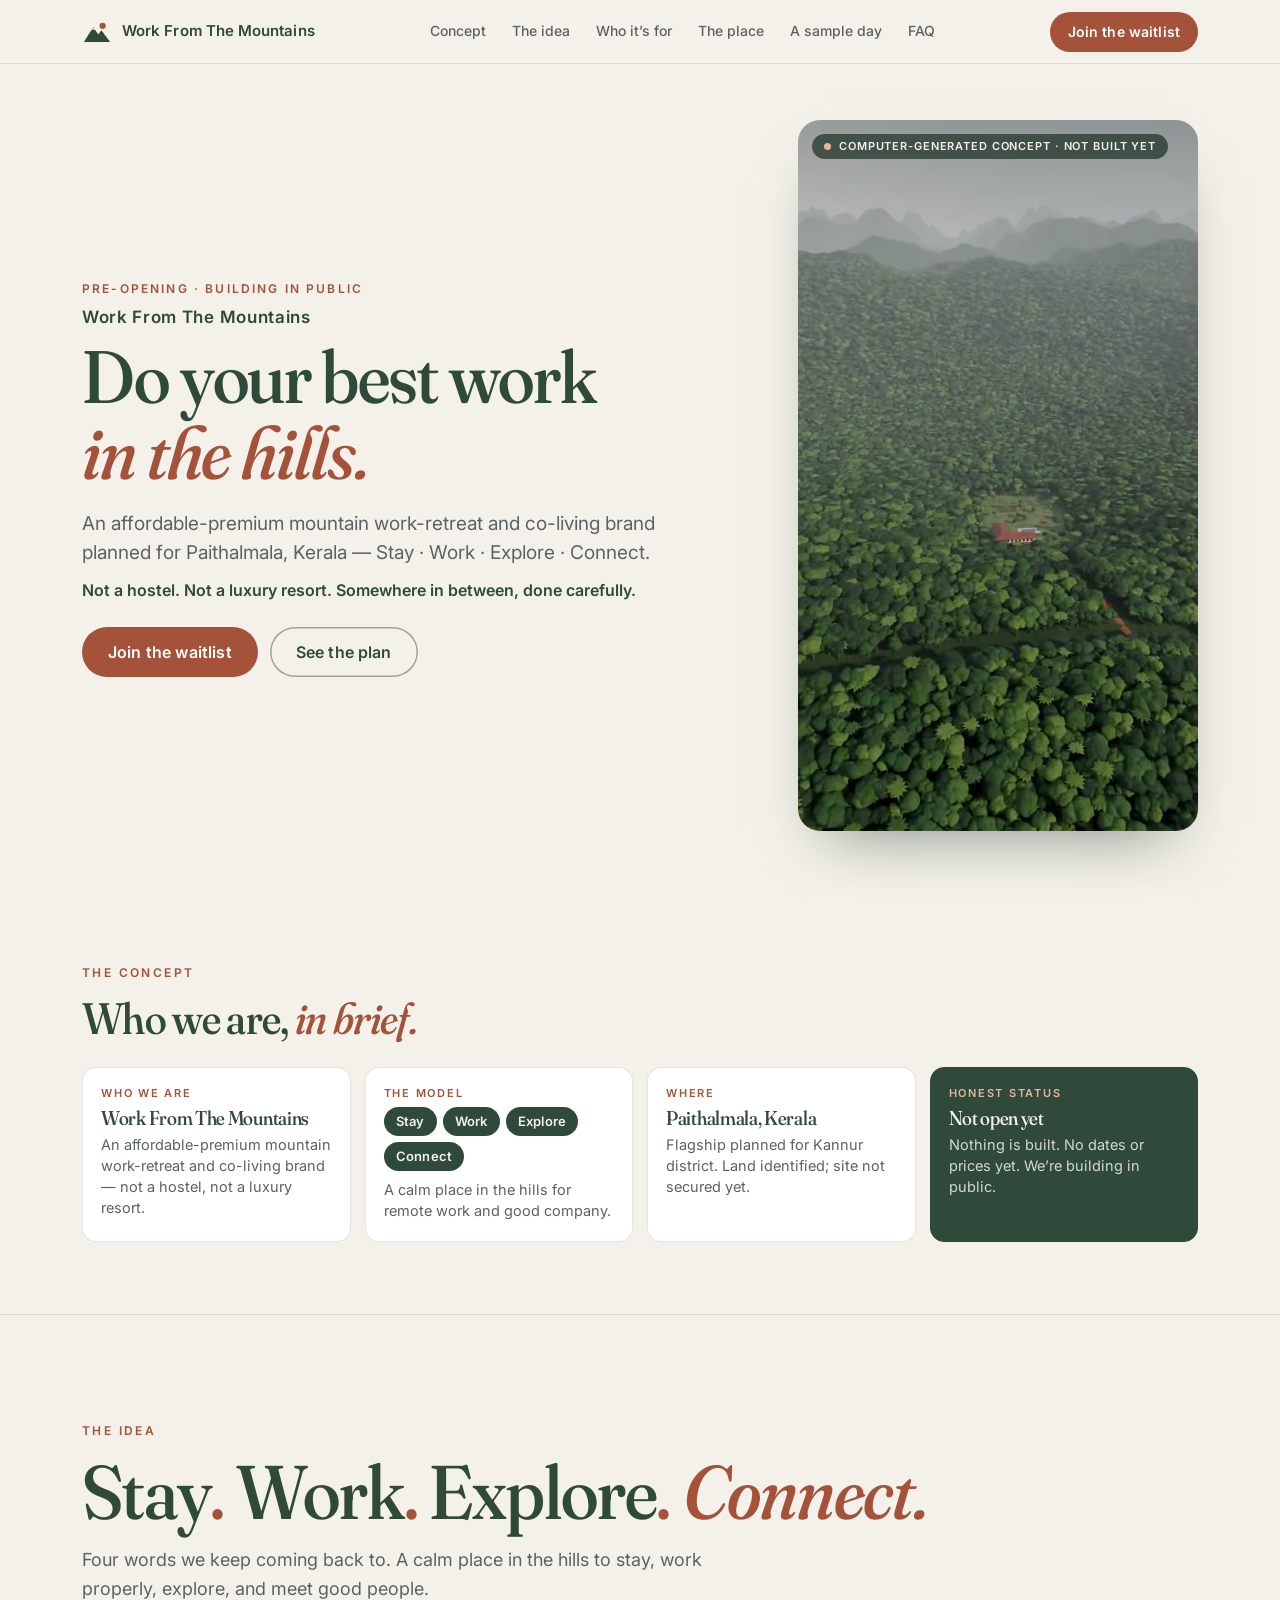
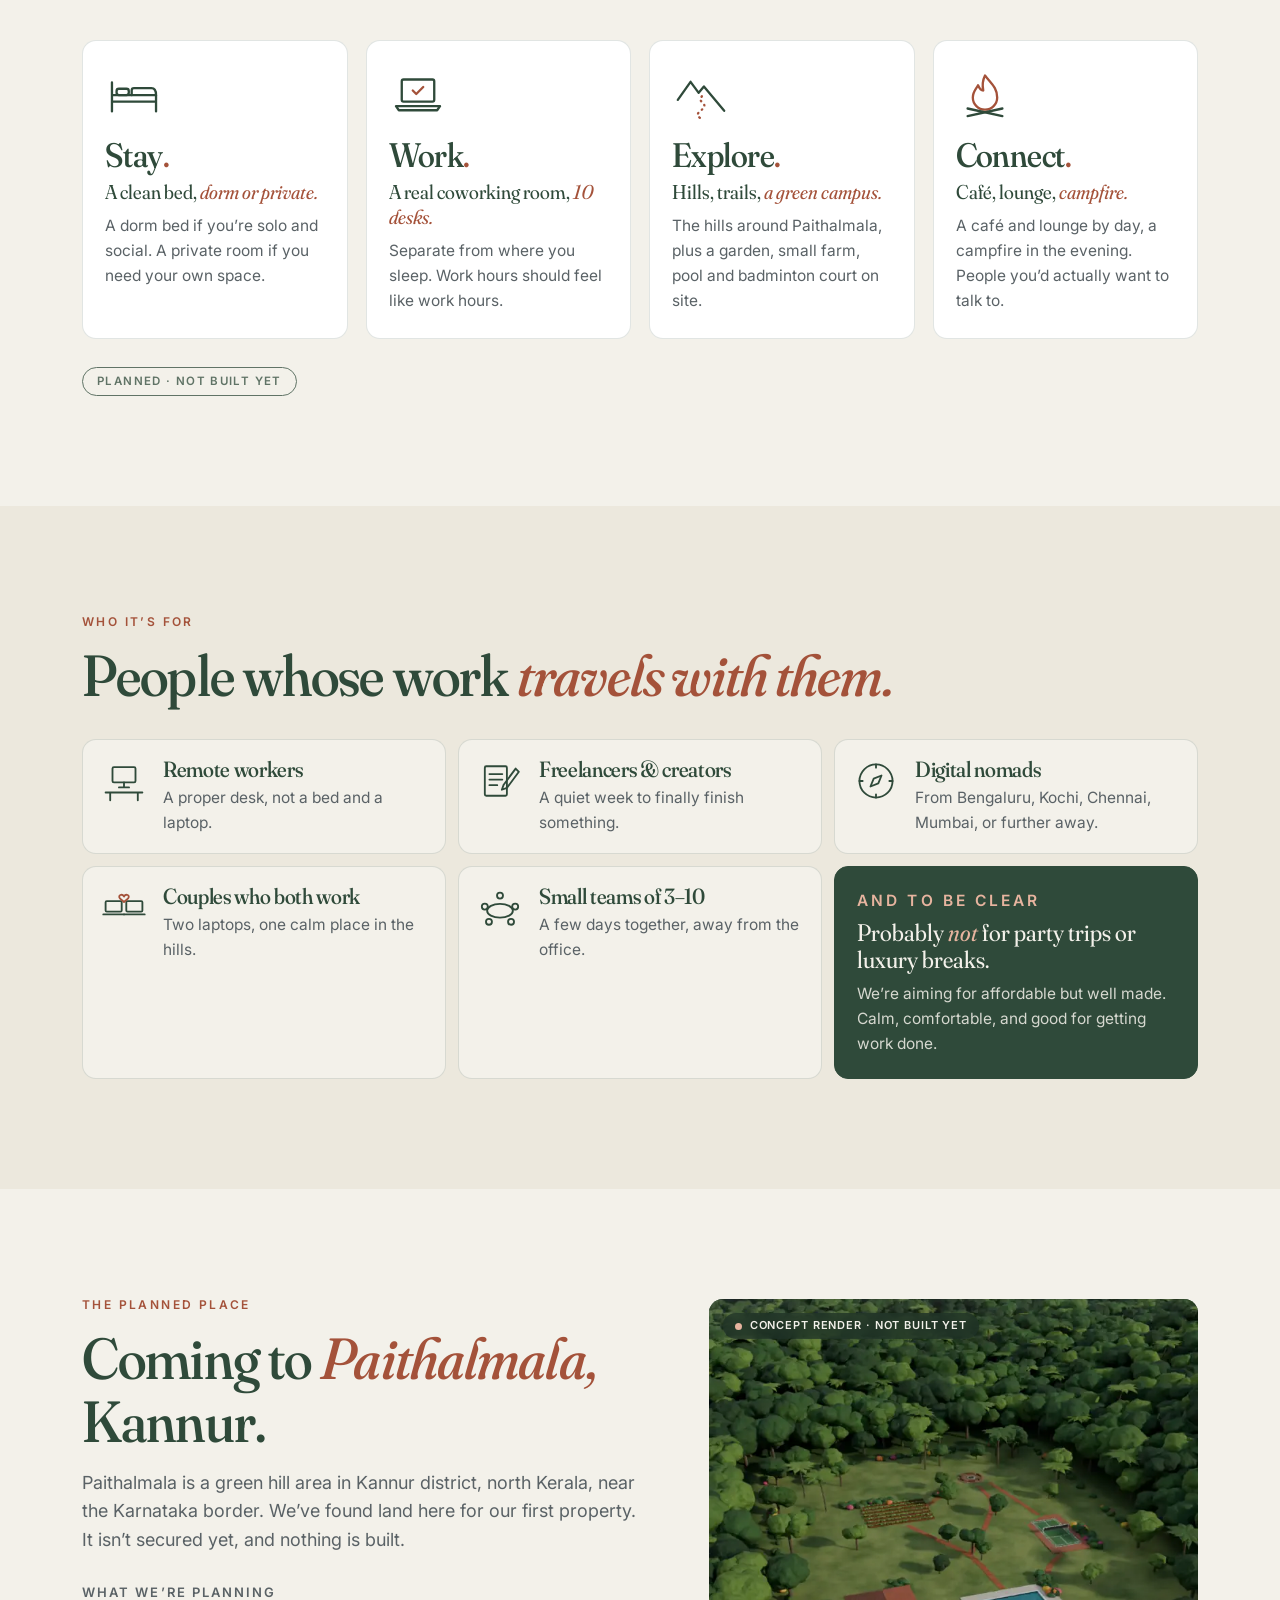
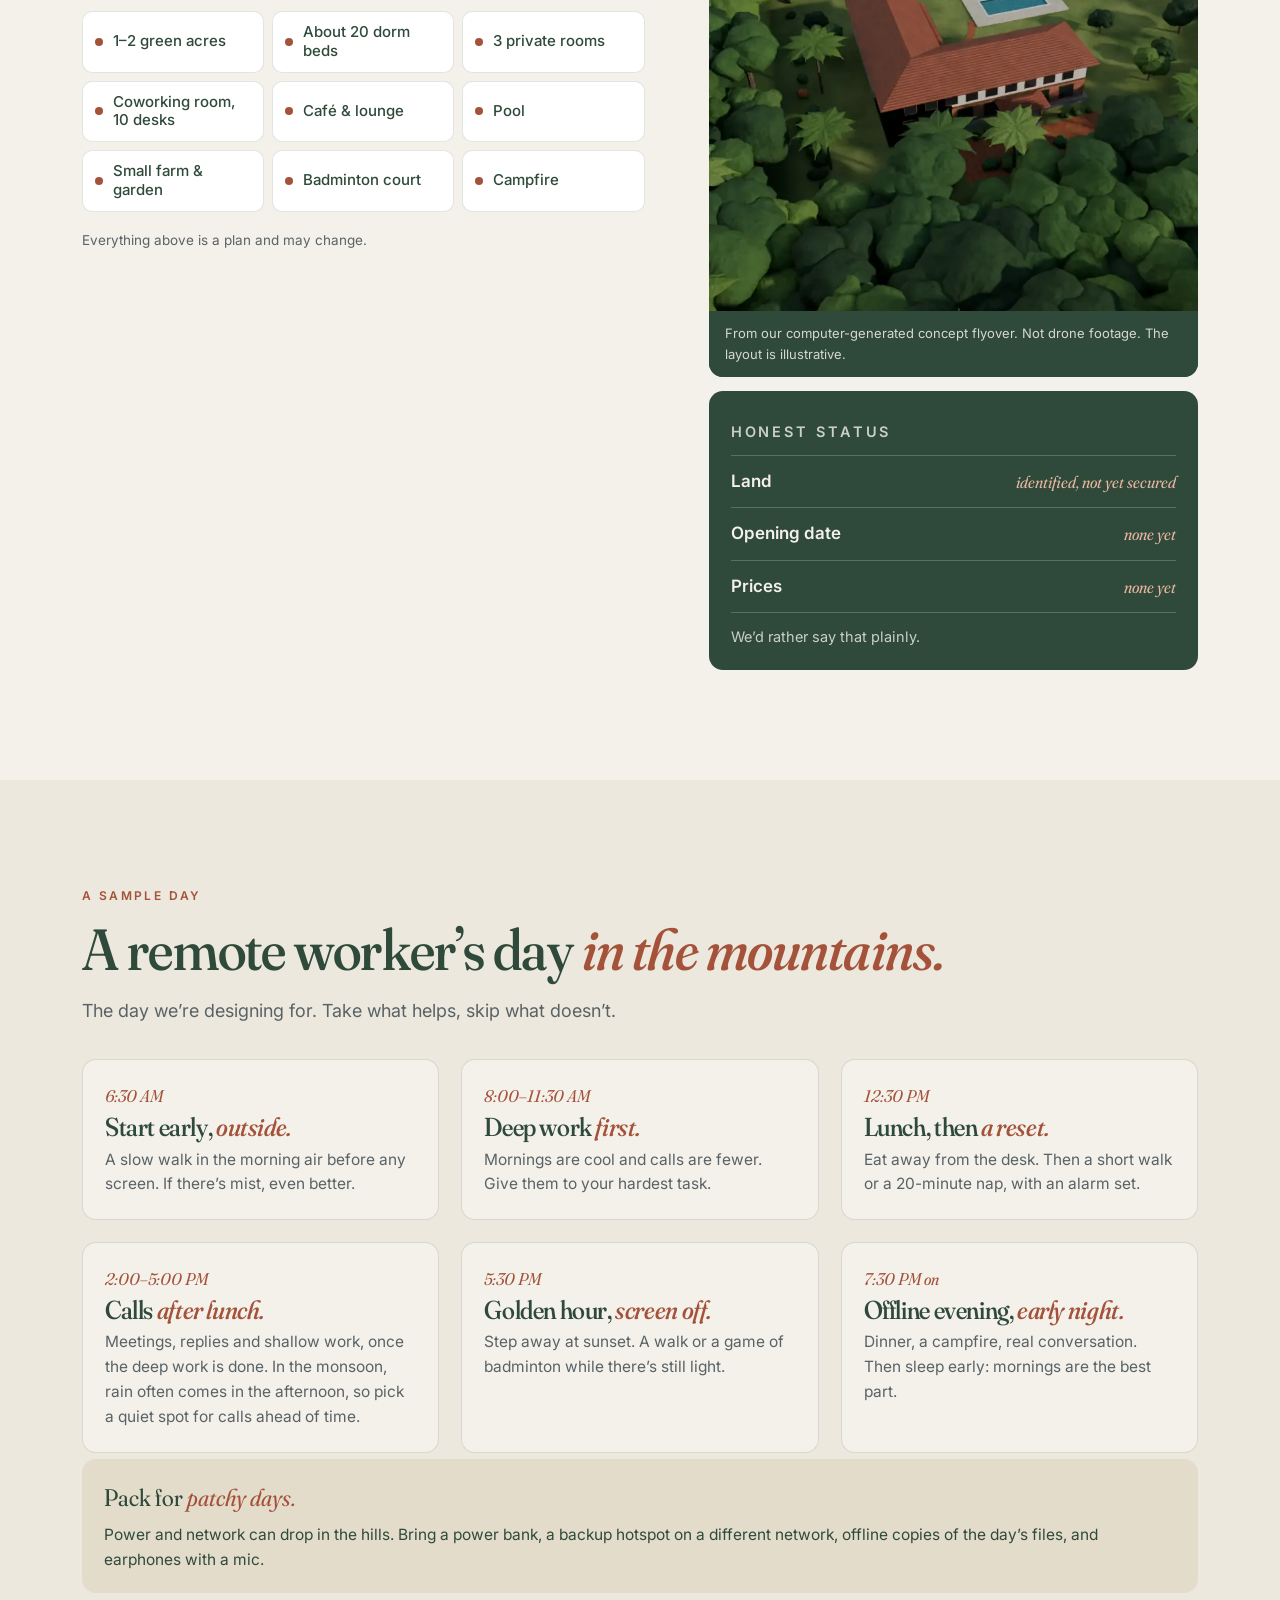
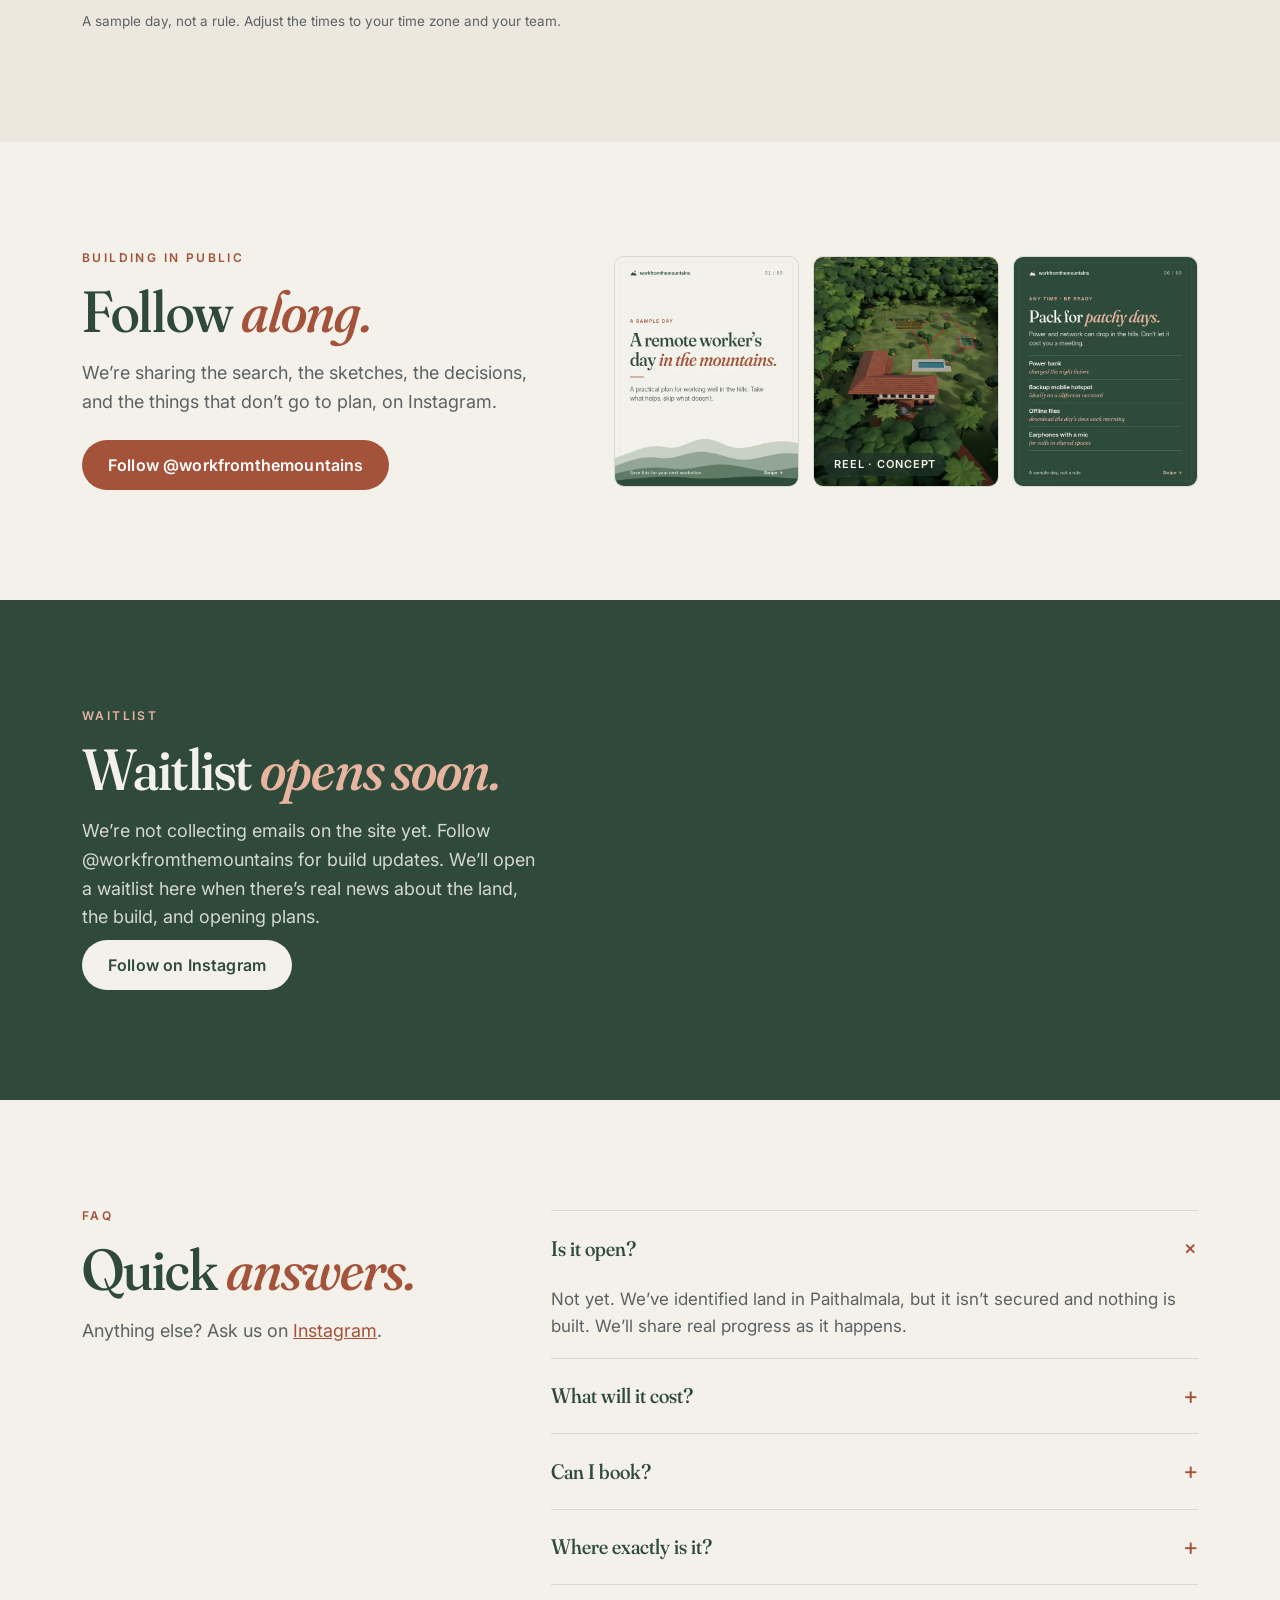
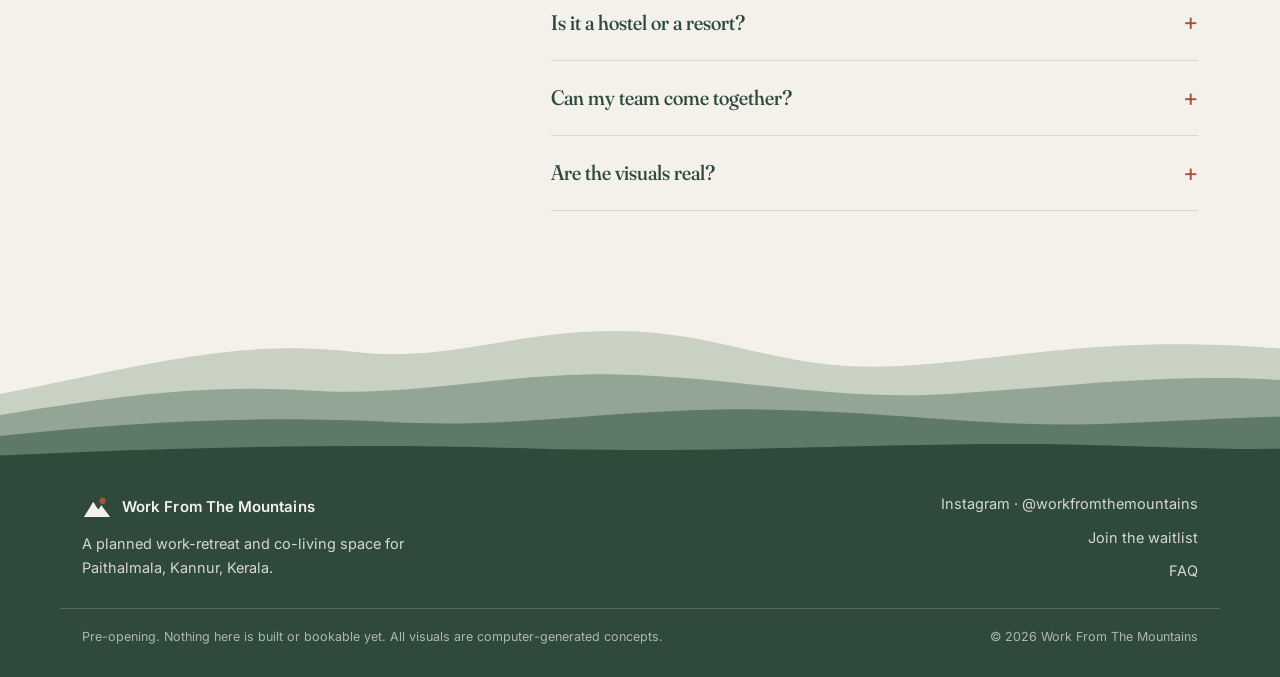
==== commit 4ef5bdb4: "Add clearer brand and concept section at top Make Work From The Mountains unmistakable in the hero a" ====
--- a/index.html
+++ b/index.html
@@ -42,6 +42,7 @@
       <span>Work From The Mountains</span>
     </a>
     <nav class="nav" aria-label="Sections">
+      <a href="#concept">Concept</a>
       <a href="#idea">The idea</a>
       <a href="#who">Who it’s for</a>
       <a href="#place">The place</a>
@@ -64,12 +65,49 @@
   </div>
   <div class="wrap hero-copy">
     <p class="eyebrow">Pre-opening · building in public</p>
+    <p class="brand-line">Work From The Mountains</p>
     <h1>Do your best work <em>in the hills.</em></h1>
-    <p class="lede">Work From The Mountains is a planned work-retreat and co-living space coming to Paithalmala, Kerala. A good bed, a real desk, green space and good people.</p>
+    <p class="lede">An affordable-premium mountain work-retreat and co-living brand planned for Paithalmala, Kerala — Stay · Work · Explore · Connect.</p>
     <p class="lede-strong">Not a hostel. Not a luxury resort. Somewhere in between, done carefully.</p>
     <div class="hero-cta">
       <a class="btn" href="#waitlist">Join the waitlist</a>
       <a class="btn btn-ghost" href="#place">See the plan</a>
+    </div>
+  </div>
+</section>
+
+
+<!-- 1b. THE CONCEPT -->
+<section class="sec concept-sec" id="concept">
+  <div class="wrap">
+    <p class="kicker">The concept</p>
+    <h2>Who we are, <em>in brief.</em></h2>
+    <div class="concept-strip">
+      <article class="concept-item">
+        <p class="concept-label">Who we are</p>
+        <h3>Work From The Mountains</h3>
+        <p>An affordable-premium mountain work-retreat and co-living brand — not a hostel, not a luxury resort.</p>
+      </article>
+      <article class="concept-item">
+        <p class="concept-label">The model</p>
+        <ul class="model-row" aria-label="Stay Work Explore Connect">
+          <li>Stay</li>
+          <li>Work</li>
+          <li>Explore</li>
+          <li>Connect</li>
+        </ul>
+        <p>A calm place in the hills for remote work and good company.</p>
+      </article>
+      <article class="concept-item">
+        <p class="concept-label">Where</p>
+        <h3>Paithalmala, Kerala</h3>
+        <p>Flagship planned for Kannur district. Land identified; site not secured yet.</p>
+      </article>
+      <article class="concept-item concept-status">
+        <p class="concept-label">Honest status</p>
+        <h3>Not open yet</h3>
+        <p>Nothing is built. No dates or prices yet. We’re building in public.</p>
+      </article>
     </div>
   </div>
 </section>
--- a/assets/css/site.css
+++ b/assets/css/site.css
@@ -63,8 +63,9 @@
 .hero-media video{width:100%;height:100%;object-fit:cover;background:#3b5444 url(../img/flyover-poster.webp) center/cover}
 .hero-media::after{content:"";position:absolute;inset:0;background:linear-gradient(180deg,rgba(20,32,25,.35) 0%,rgba(20,32,25,0) 22%,rgba(20,32,25,.35) 48%,rgba(20,32,25,.86) 76%,rgba(20,32,25,.92) 100%);pointer-events:none}
 .hero-copy{position:relative;z-index:2;padding-top:120px;padding-bottom:34px}
-.eyebrow{display:inline-block;font:600 12px/1 var(--sans);letter-spacing:.18em;text-transform:uppercase;color:var(--peach);margin-bottom:16px}
-.hero h1{font-size:clamp(42px,11.5vw,84px);line-height:1.02;max-width:11ch}
+.eyebrow{display:inline-block;font:600 12px/1 var(--sans);letter-spacing:.18em;text-transform:uppercase;color:var(--peach);margin-bottom:12px}
+.brand-line{font:600 15px/1.2 var(--sans);letter-spacing:.04em;color:var(--cream);margin:0 0 10px;max-width:22em}
+.hero h1{font-size:clamp(38px,10.5vw,84px);line-height:1.02;max-width:12ch}
 .hero h1 em{color:var(--peach)}
 .lede{margin-top:18px;font-size:17px;line-height:1.55;color:rgba(243,241,234,.9);max-width:34em}
 .lede-strong{margin-top:10px;font-weight:600;font-size:15px;color:var(--cream)}
@@ -76,7 +77,8 @@
   .hero-media::after{background:linear-gradient(180deg,rgba(20,32,25,.25),rgba(20,32,25,0) 25%)}
   .hero-copy{order:1;flex:1;padding:0 56px 0 max(22px,calc((100vw - 1160px)/2 + 22px));margin:0;max-width:none}
   .eyebrow{color:var(--terra)}
-  .hero h1{font-size:clamp(64px,6.4vw,92px)}
+  .brand-line{color:var(--green);font-size:17px;margin-bottom:12px}
+  .hero h1{font-size:clamp(56px,5.8vw,88px)}
   .hero h1 em{color:var(--terra)}
   .lede{color:var(--grey);font-size:19px}
   .lede-strong{color:var(--green);font-size:16px}
@@ -98,6 +100,29 @@
 .tag{display:inline-block;margin-top:28px;font:600 11.5px/1 var(--sans);letter-spacing:.12em;text-transform:uppercase;border:1.5px solid currentColor;border-radius:999px;padding:8px 14px;opacity:.75}
 .dot{color:var(--terra)}
 @media (min-width:960px){.sec{padding:110px 0}}
+
+
+/* concept strip (after hero) */
+.concept-sec{padding:48px 0 56px;background:var(--cream);border-bottom:1px solid var(--line)}
+.concept-sec h2{font-size:clamp(28px,6.5vw,44px);margin-bottom:4px}
+.concept-strip{display:grid;gap:12px;margin-top:24px}
+.concept-item{background:#fff;border:1px solid var(--line);border-radius:var(--r);padding:18px 18px 16px}
+.concept-label{font:600 11px/1 var(--sans);letter-spacing:.16em;text-transform:uppercase;color:var(--terra);margin-bottom:8px}
+.concept-item h3{font-size:22px;margin-bottom:6px}
+.concept-item > p:last-child{color:var(--grey);font-size:14.5px;line-height:1.45}
+.model-row{list-style:none;padding:0;margin:0 0 8px;display:flex;flex-wrap:wrap;gap:6px}
+.model-row li{font:600 13px/1 var(--sans);letter-spacing:.02em;color:var(--cream);background:var(--green);border-radius:999px;padding:8px 12px}
+.concept-status{background:var(--green);color:var(--cream);border-color:var(--green)}
+.concept-status .concept-label{color:var(--peach)}
+.concept-status h3{color:var(--cream)}
+.concept-status > p:last-child{color:rgba(243,241,234,.85)}
+@media (min-width:640px){.concept-strip{grid-template-columns:1fr 1fr}}
+@media (min-width:1024px){
+  .concept-sec{padding:64px 0 72px}
+  .concept-strip{grid-template-columns:repeat(4,1fr);gap:14px}
+  .concept-item{padding:20px 18px}
+  .concept-item h3{font-size:20px}
+}
 
 /* idea */
 .words{font-size:clamp(40px,10vw,76px);line-height:1.02}
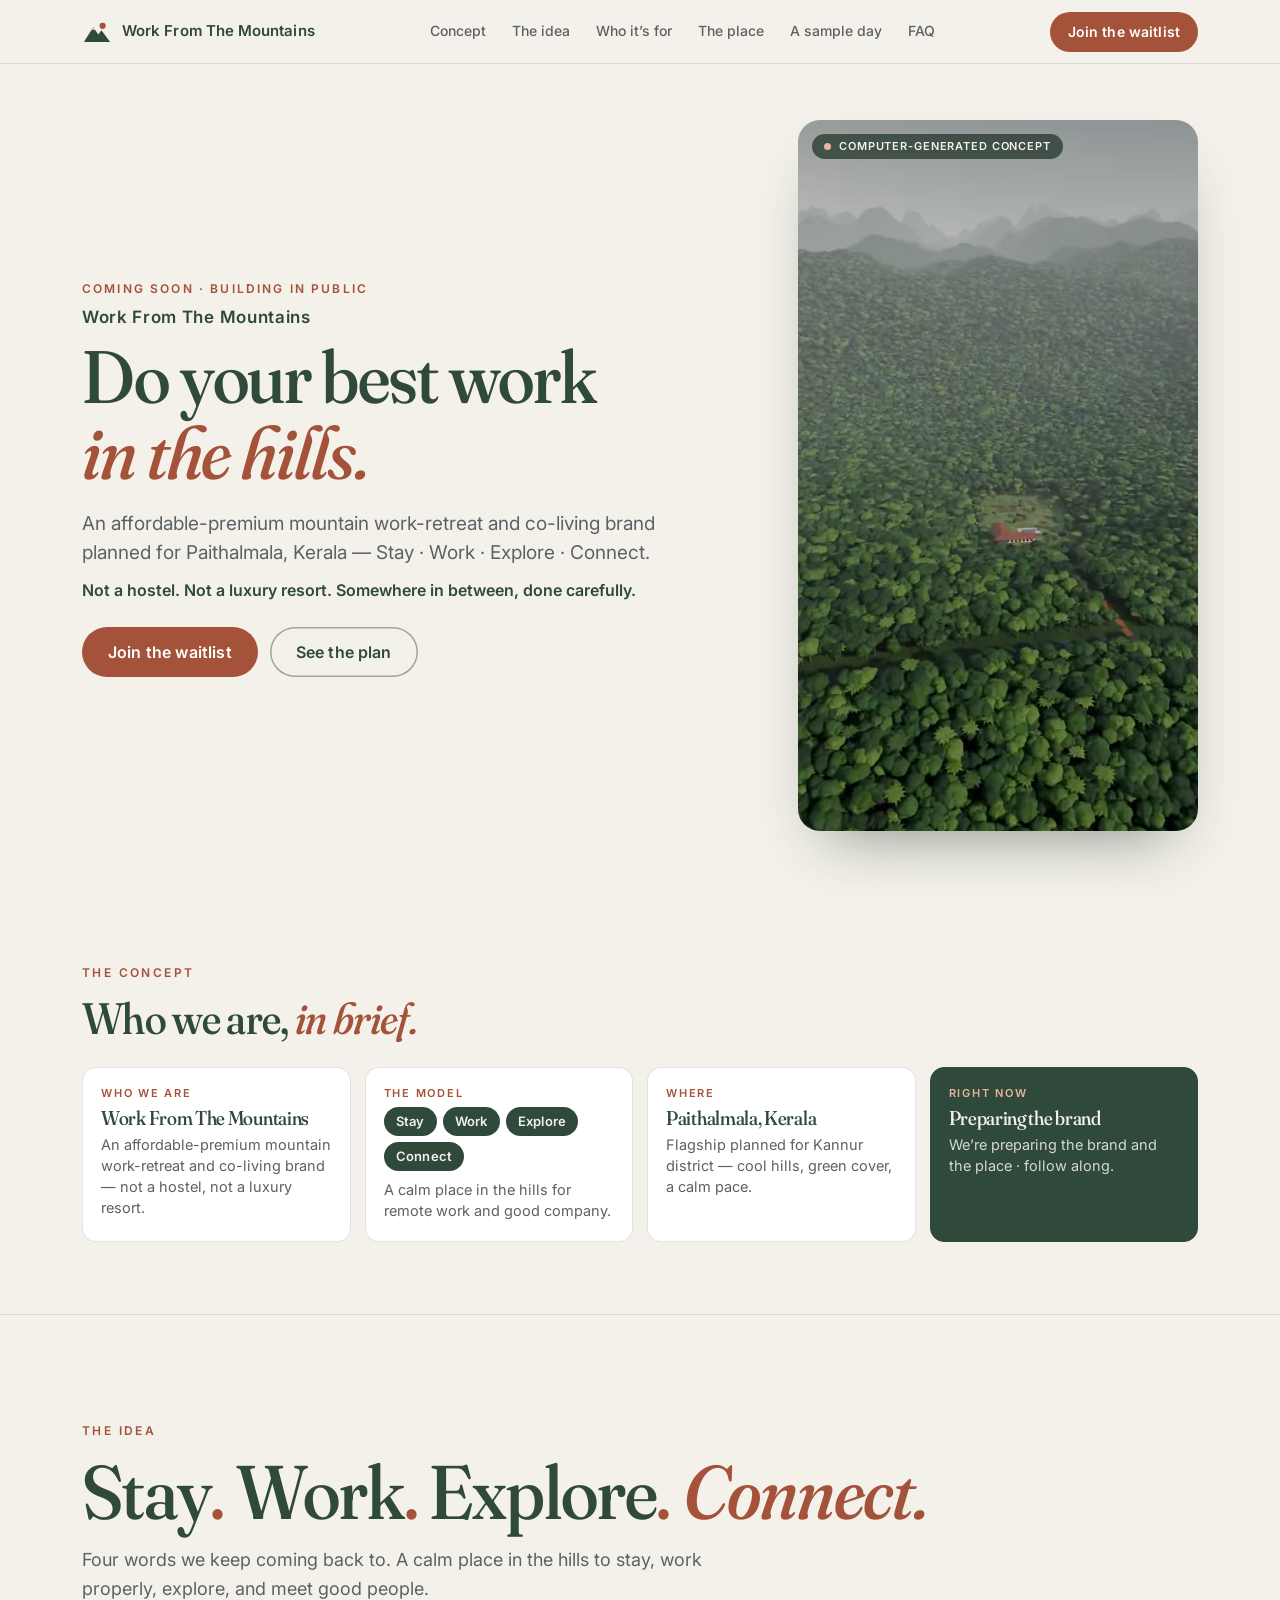
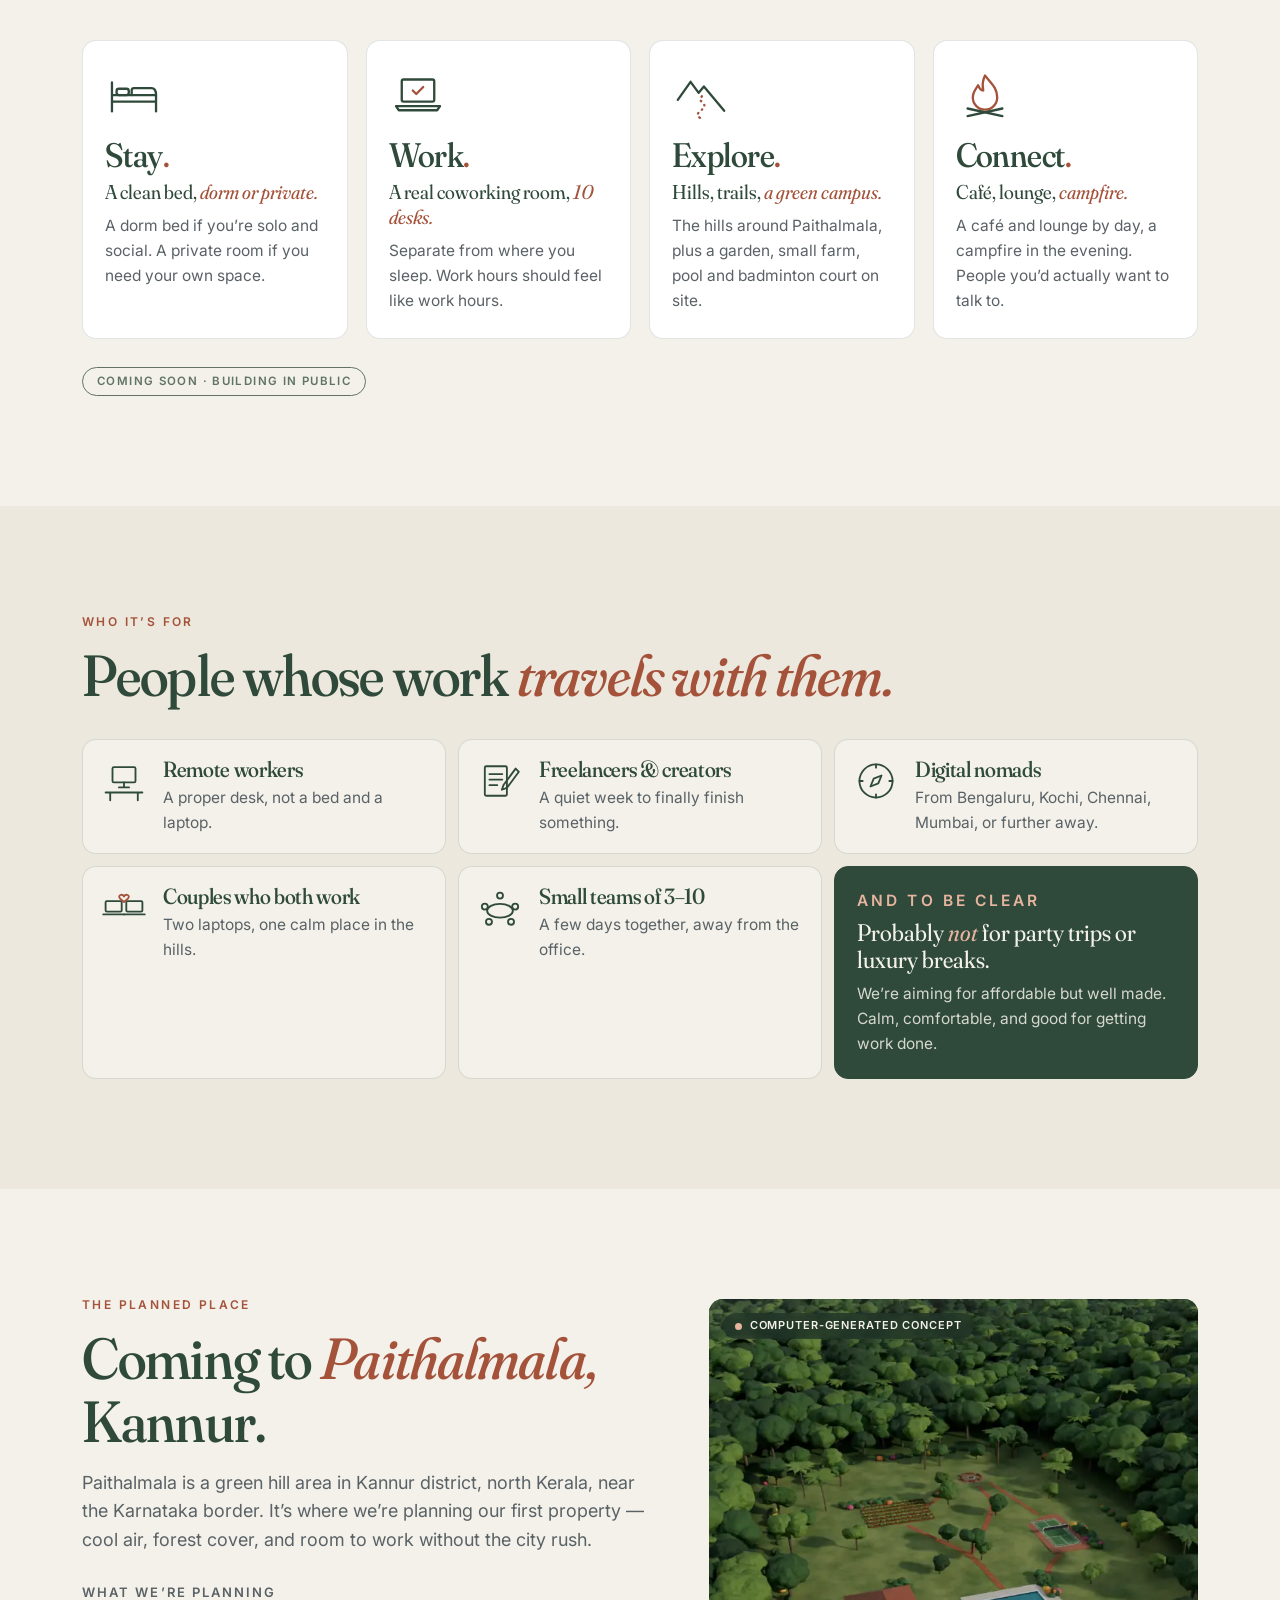
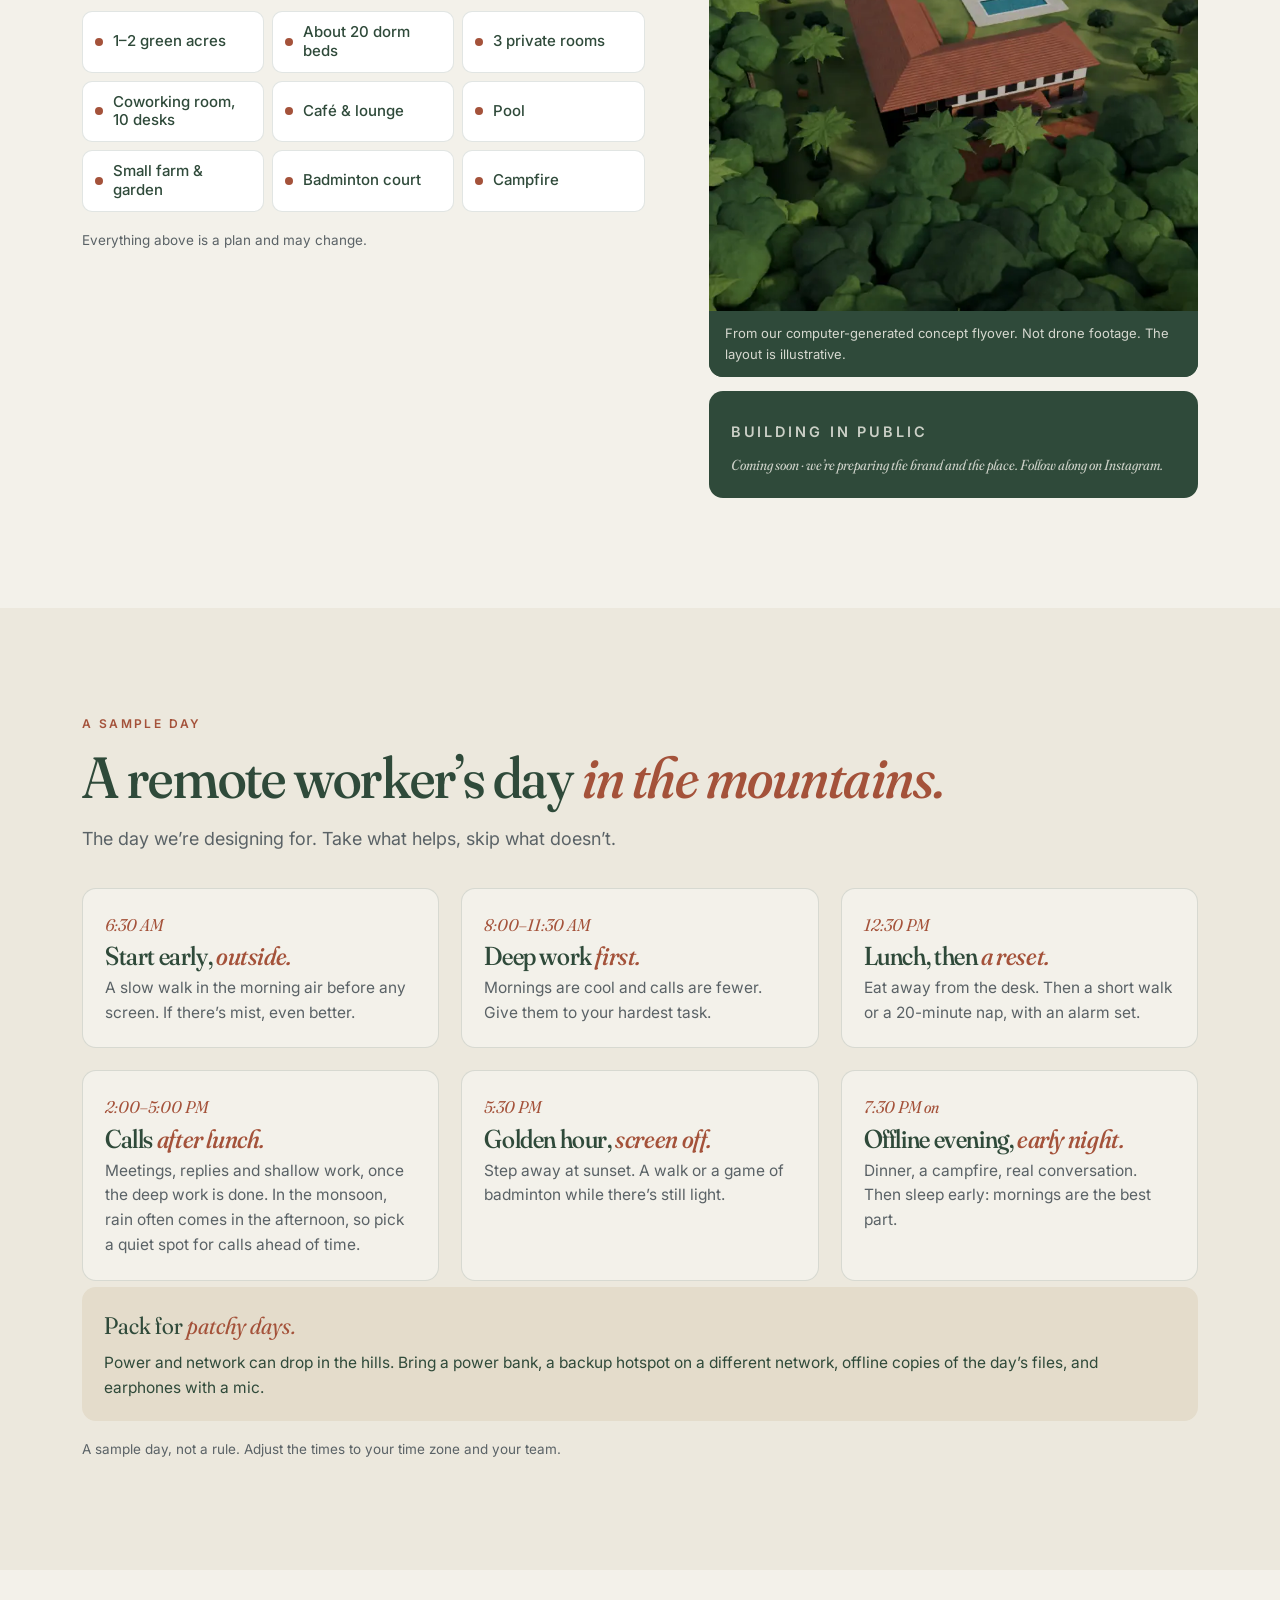
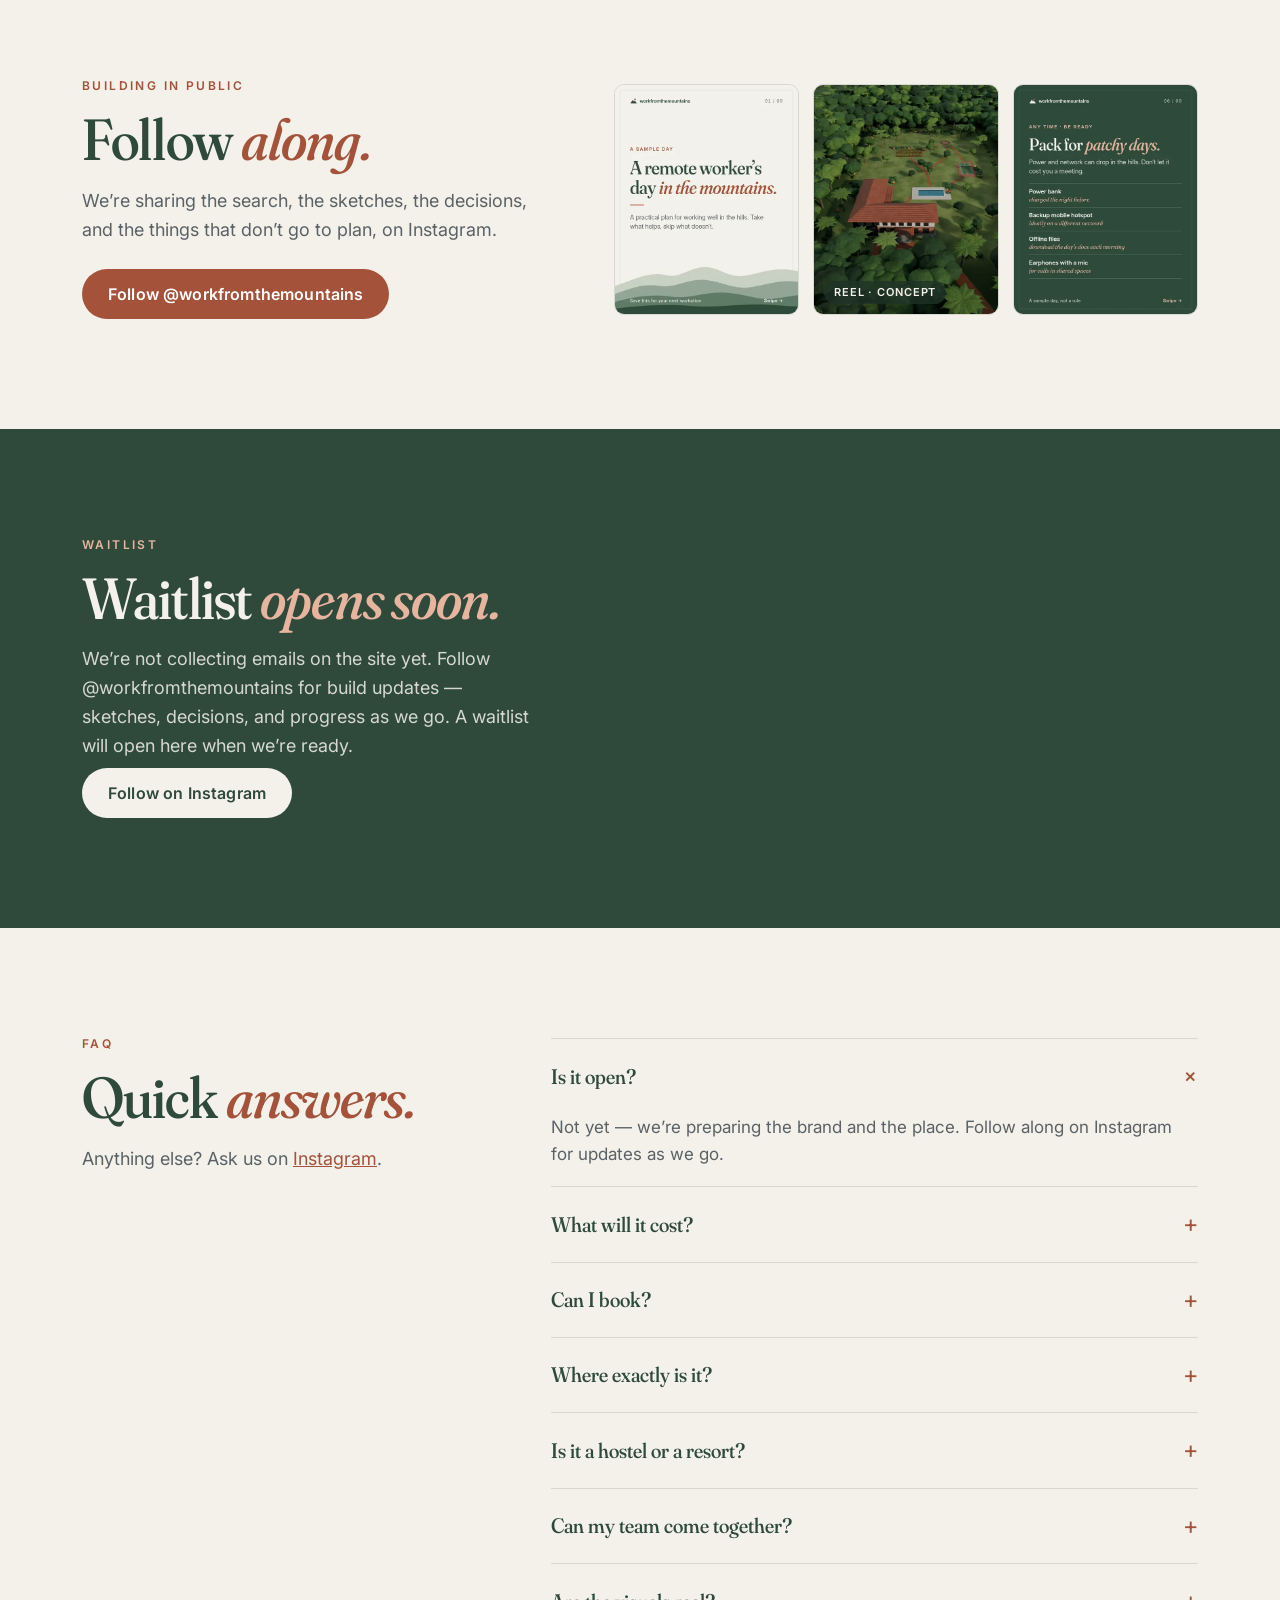
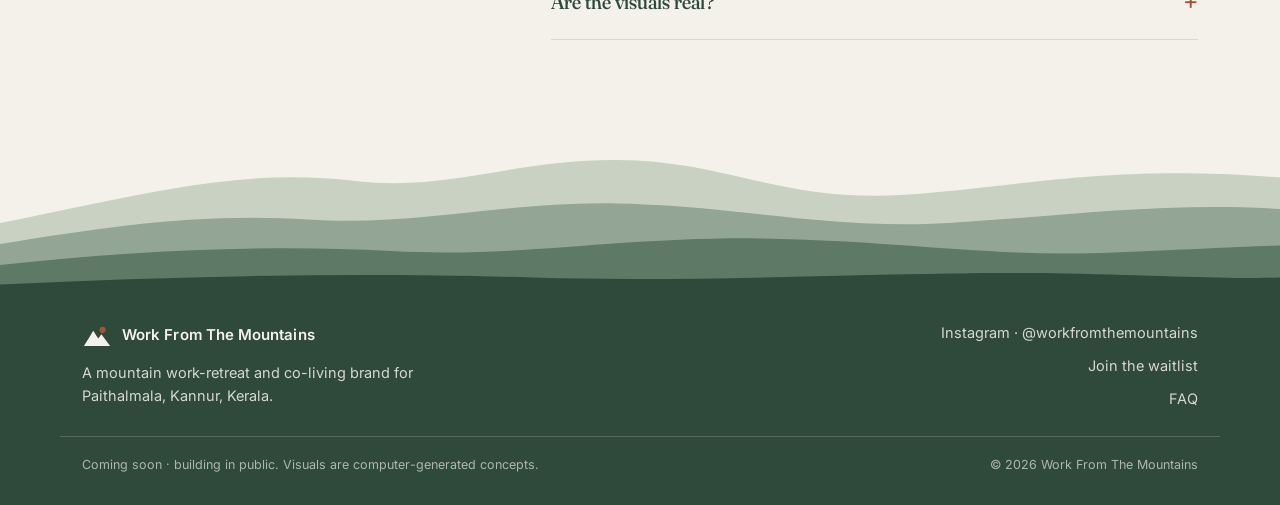
==== commit 69a6e19c: "Soften status language: coming soon, building in public Drop repeated land-not-secured / no-dates-or" ====
--- a/index.html
+++ b/index.html
@@ -3,14 +3,14 @@
 <head>
 <meta charset="utf-8">
 <meta name="viewport" content="width=device-width, initial-scale=1, viewport-fit=cover">
-<title>Work From The Mountains · A planned work-retreat in Paithalmala, Kerala</title>
-<meta name="description" content="Work From The Mountains is a planned mountain work-retreat and co-living space in Paithalmala, Kannur, Kerala. Stay, work, explore, connect. Not open yet. Follow the build on Instagram.">
+<title>Work From The Mountains · A mountain work-retreat in Paithalmala, Kerala</title>
+<meta name="description" content="Work From The Mountains is a mountain work-retreat and co-living brand for Paithalmala, Kannur, Kerala. Stay · Work · Explore · Connect. Coming soon — follow the build on Instagram.">
 <meta name="theme-color" content="#2F4A3A">
 <link rel="icon" href="assets/img/logo-32.png" sizes="32x32">
 <link rel="apple-touch-icon" href="assets/img/logo-180.png">
 <meta property="og:type" content="website">
 <meta property="og:title" content="Work From The Mountains">
-<meta property="og:description" content="A planned work-retreat and co-living space in Paithalmala, Kerala. Not open yet. Follow the build on Instagram.">
+<meta property="og:description" content="A mountain work-retreat and co-living brand for Paithalmala, Kerala. Coming soon — follow the build on Instagram.">
 <meta property="og:image" content="assets/img/og.jpg">
 <meta name="twitter:card" content="summary_large_image">
 <link rel="preload" href="assets/fonts/fraunces.woff2" as="font" type="font/woff2" crossorigin>
@@ -61,10 +61,10 @@
     <video id="flyover" muted loop playsinline preload="none" poster="assets/img/flyover-poster.webp"
            aria-label="Computer-generated concept flyover of the planned property"
            data-webm="assets/video/flyover-concept.webm" data-mp4="assets/video/flyover-concept.mp4"></video>
-    <span class="concept-pill"><i></i>Computer-generated concept · not built yet</span>
+    <span class="concept-pill"><i></i>Computer-generated concept</span>
   </div>
   <div class="wrap hero-copy">
-    <p class="eyebrow">Pre-opening · building in public</p>
+    <p class="eyebrow">Coming soon · building in public</p>
     <p class="brand-line">Work From The Mountains</p>
     <h1>Do your best work <em>in the hills.</em></h1>
     <p class="lede">An affordable-premium mountain work-retreat and co-living brand planned for Paithalmala, Kerala — Stay · Work · Explore · Connect.</p>
@@ -101,12 +101,12 @@
       <article class="concept-item">
         <p class="concept-label">Where</p>
         <h3>Paithalmala, Kerala</h3>
-        <p>Flagship planned for Kannur district. Land identified; site not secured yet.</p>
+        <p>Flagship planned for Kannur district — cool hills, green cover, a calm pace.</p>
       </article>
       <article class="concept-item concept-status">
-        <p class="concept-label">Honest status</p>
-        <h3>Not open yet</h3>
-        <p>Nothing is built. No dates or prices yet. We’re building in public.</p>
+        <p class="concept-label">Right now</p>
+        <h3>Preparing the brand</h3>
+        <p>We’re preparing the brand and the place · follow along.</p>
       </article>
     </div>
   </div>
@@ -144,7 +144,7 @@
         <p>A café and lounge by day, a campfire in the evening. People you’d actually want to talk to.</p>
       </article>
     </div>
-    <p class="tag">Planned · not built yet</p>
+    <p class="tag">Coming soon · building in public</p>
   </div>
 </section>
 
@@ -174,7 +174,7 @@
     <div class="place-copy">
       <p class="kicker">The planned place</p>
       <h2>Coming to <em>Paithalmala,</em> Kannur.</h2>
-      <p class="intro">Paithalmala is a green hill area in Kannur district, north Kerala, near the Karnataka border. We’ve found land here for our first property. It isn’t secured yet, and nothing is built.</p>
+      <p class="intro">Paithalmala is a green hill area in Kannur district, north Kerala, near the Karnataka border. It’s where we’re planning our first property — cool air, forest cover, and room to work without the city rush.</p>
       <h3 class="list-h">What we’re planning</h3>
       <ul class="facilities">
         <li><span>1–2 green acres</span></li>
@@ -196,17 +196,12 @@
           <img src="assets/img/flyover-still.jpg" width="720" height="1280" loading="lazy" decoding="async"
                alt="Computer-generated concept render: a red-roofed building, pool and paths on a green plot surrounded by forest">
         </picture>
-        <span class="concept-pill"><i></i>Concept render · not built yet</span>
+        <span class="concept-pill"><i></i>Computer-generated concept</span>
         <figcaption>From our computer-generated concept flyover. Not drone footage. The layout is illustrative.</figcaption>
       </figure>
       <div class="status">
-        <p class="kicker kicker-light">Honest status</p>
-        <dl>
-          <div><dt>Land</dt><dd>identified, not yet secured</dd></div>
-          <div><dt>Opening date</dt><dd>none yet</dd></div>
-          <div><dt>Prices</dt><dd>none yet</dd></div>
-        </dl>
-        <p>We’d rather say that plainly.</p>
+        <p class="kicker kicker-light">Building in public</p>
+        <p class="status-line">Coming soon · we’re preparing the brand and the place. Follow along on Instagram.</p>
       </div>
     </div>
   </div>
@@ -257,7 +252,7 @@
     <div class="wl-copy">
       <p class="kicker kicker-light">Waitlist</p>
       <h2>Waitlist <em>opens soon.</em></h2>
-      <p class="intro">We’re not collecting emails on the site yet. Follow @workfromthemountains for build updates. We’ll open a waitlist here when there’s real news about the land, the build, and opening plans.</p>
+      <p class="intro">We’re not collecting emails on the site yet. Follow @workfromthemountains for build updates — sketches, decisions, and progress as we go. A waitlist will open here when we’re ready.</p>
       <p class="hero-cta" style="margin-top:8px">
         <a class="btn btn-light" href="https://instagram.com/workfromthemountains" target="_blank" rel="noopener">Follow on Instagram</a>
       </p>
@@ -272,10 +267,10 @@
     <h2>Quick <em>answers.</em></h2>
     <p class="intro">Anything else? Ask us on <a href="https://instagram.com/workfromthemountains" target="_blank" rel="noopener">Instagram</a>.</p></div>
     <div class="faq">
-      <details open><summary>Is it open?</summary><p>Not yet. We’ve identified land in Paithalmala, but it isn’t secured and nothing is built. We’ll share real progress as it happens.</p></details>
-      <details><summary>What will it cost?</summary><p>Prices aren’t set yet. We’ll share them when they’re ready. We’re aiming for affordable but well made.</p></details>
+      <details open><summary>Is it open?</summary><p>Not yet — we’re preparing the brand and the place. Follow along on Instagram for updates as we go.</p></details>
+      <details><summary>What will it cost?</summary><p>We’ll share pricing when it’s ready. The aim is affordable but well made.</p></details>
       <details><summary>Can I book?</summary><p>Not yet. Follow us on Instagram to hear when that changes.</p></details>
-      <details><summary>Where exactly is it?</summary><p>Paithalmala, in Kannur district, Kerala. We’ll share more about the exact site once the land is secured.</p></details>
+      <details><summary>Where exactly is it?</summary><p>Paithalmala, in Kannur district, Kerala — cool hills near the Karnataka border. More site detail as we go.</p></details>
       <details><summary>Is it a hostel or a resort?</summary><p>Neither. Think dorm beds and private rooms, a proper coworking room, and a calm, green campus. Built for working well, not for partying.</p></details>
       <details><summary>Can my team come together?</summary><p>That’s the plan for small teams of 3–10. Message us on Instagram and we’ll keep you posted.</p></details>
       <details><summary>Are the visuals real?</summary><p>No. The flyover and renders are computer-generated concepts, not drone footage or photos. The final design will be different.</p></details>
@@ -296,7 +291,7 @@
     <div class="wrap foot-grid">
       <div>
         <a class="brand brand-light" href="#top"><svg class="brand-mark" aria-hidden="true"><use href="#mark"/></svg><span>Work From The Mountains</span></a>
-        <p>A planned work-retreat and co-living space for Paithalmala, Kannur, Kerala.</p>
+        <p>A mountain work-retreat and co-living brand for Paithalmala, Kannur, Kerala.</p>
       </div>
       <div class="foot-links">
         <a href="https://instagram.com/workfromthemountains" target="_blank" rel="noopener">Instagram · @workfromthemountains</a>
@@ -305,7 +300,7 @@
       </div>
     </div>
     <div class="wrap foot-fine">
-      <p>Pre-opening. Nothing here is built or bookable yet. All visuals are computer-generated concepts.</p>
+      <p>Coming soon · building in public. Visuals are computer-generated concepts.</p>
       <p>© <span id="yr">2026</span> Work From The Mountains</p>
     </div>
   </div>
--- a/assets/css/site.css
+++ b/assets/css/site.css
@@ -171,6 +171,7 @@
 .status dt{font-weight:600}
 .status dd{margin:0;font-family:var(--serif);font-style:italic;color:var(--peach);text-align:right}
 .status > p{margin-top:12px;font-size:14.5px;color:rgba(243,241,234,.8)}
+.status-line{margin:0;font-family:var(--serif);font-size:17px;line-height:1.45;font-style:italic;color:var(--cream)}
 @media (min-width:960px){.place{grid-template-columns:1.15fr 1fr;gap:64px;align-items:start}.facilities{grid-template-columns:1fr 1fr 1fr}.place-side{grid-template-columns:1fr}}
 
 /* day */
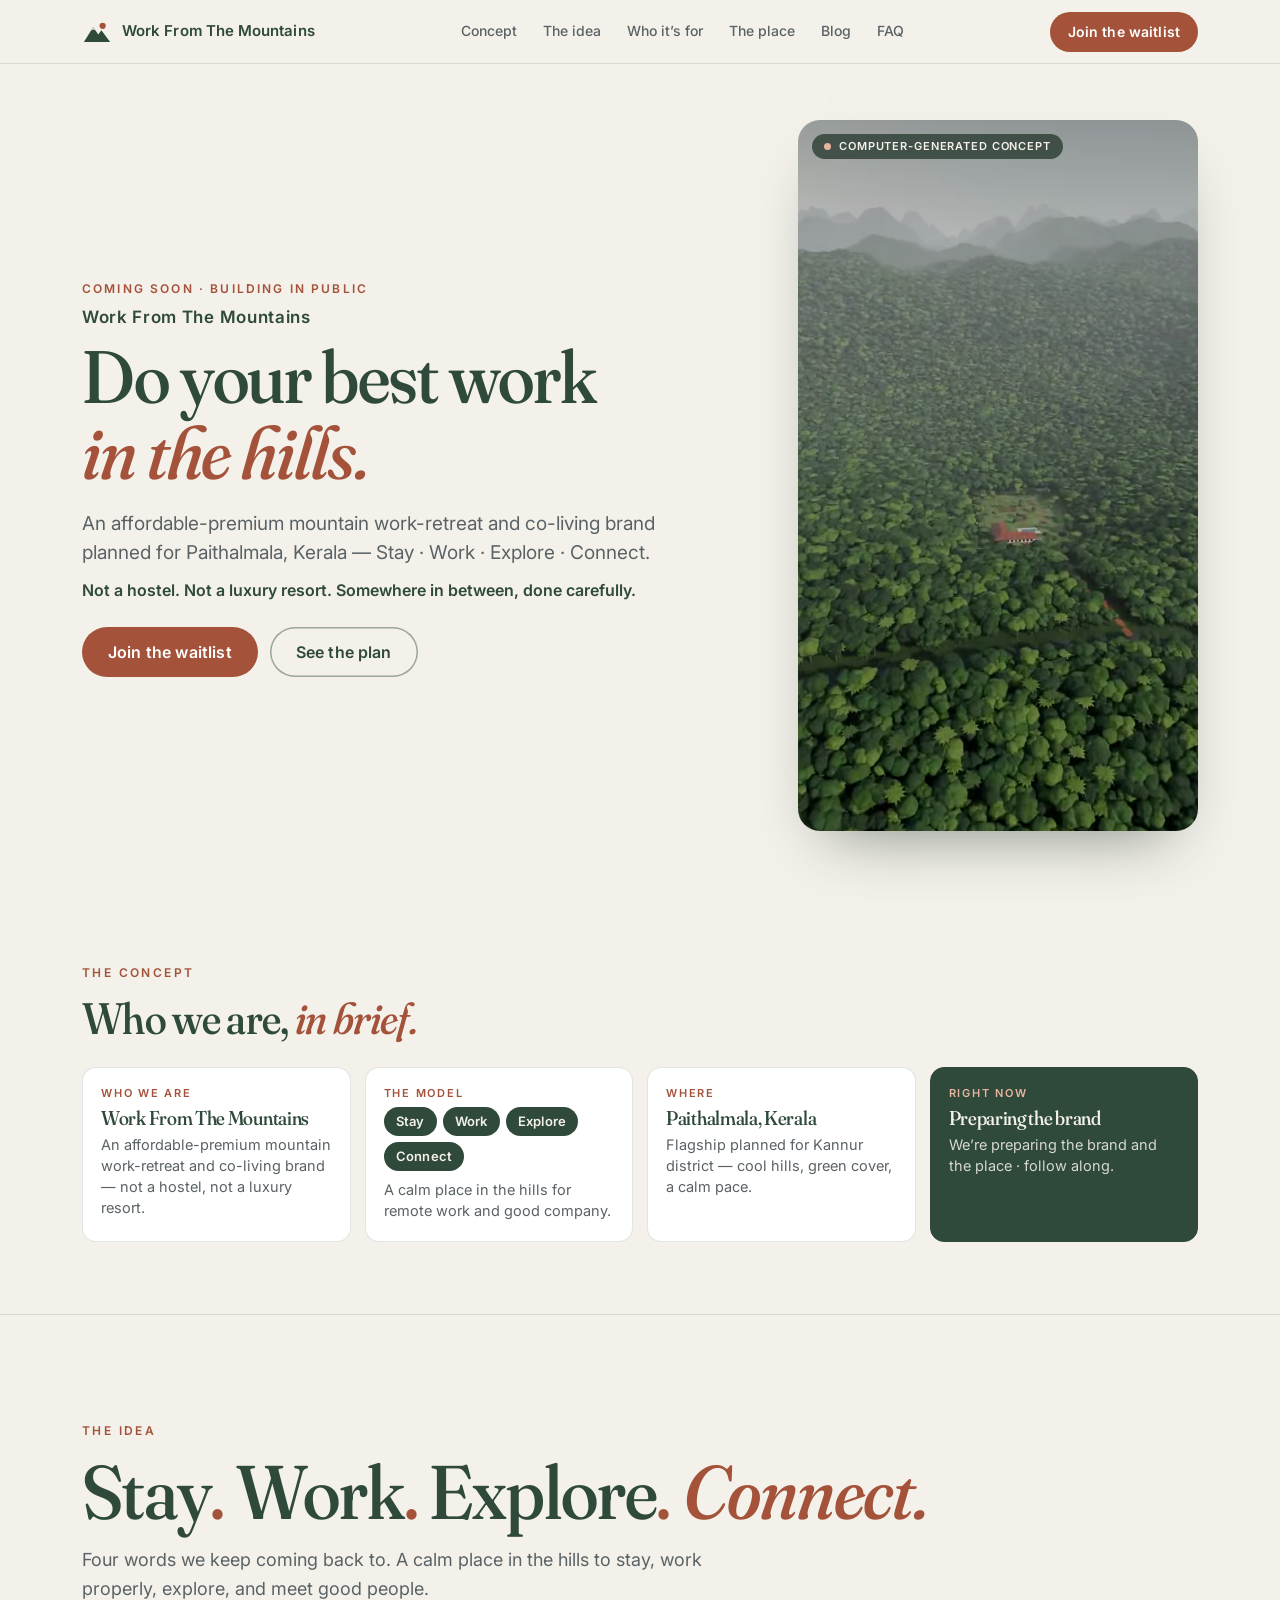
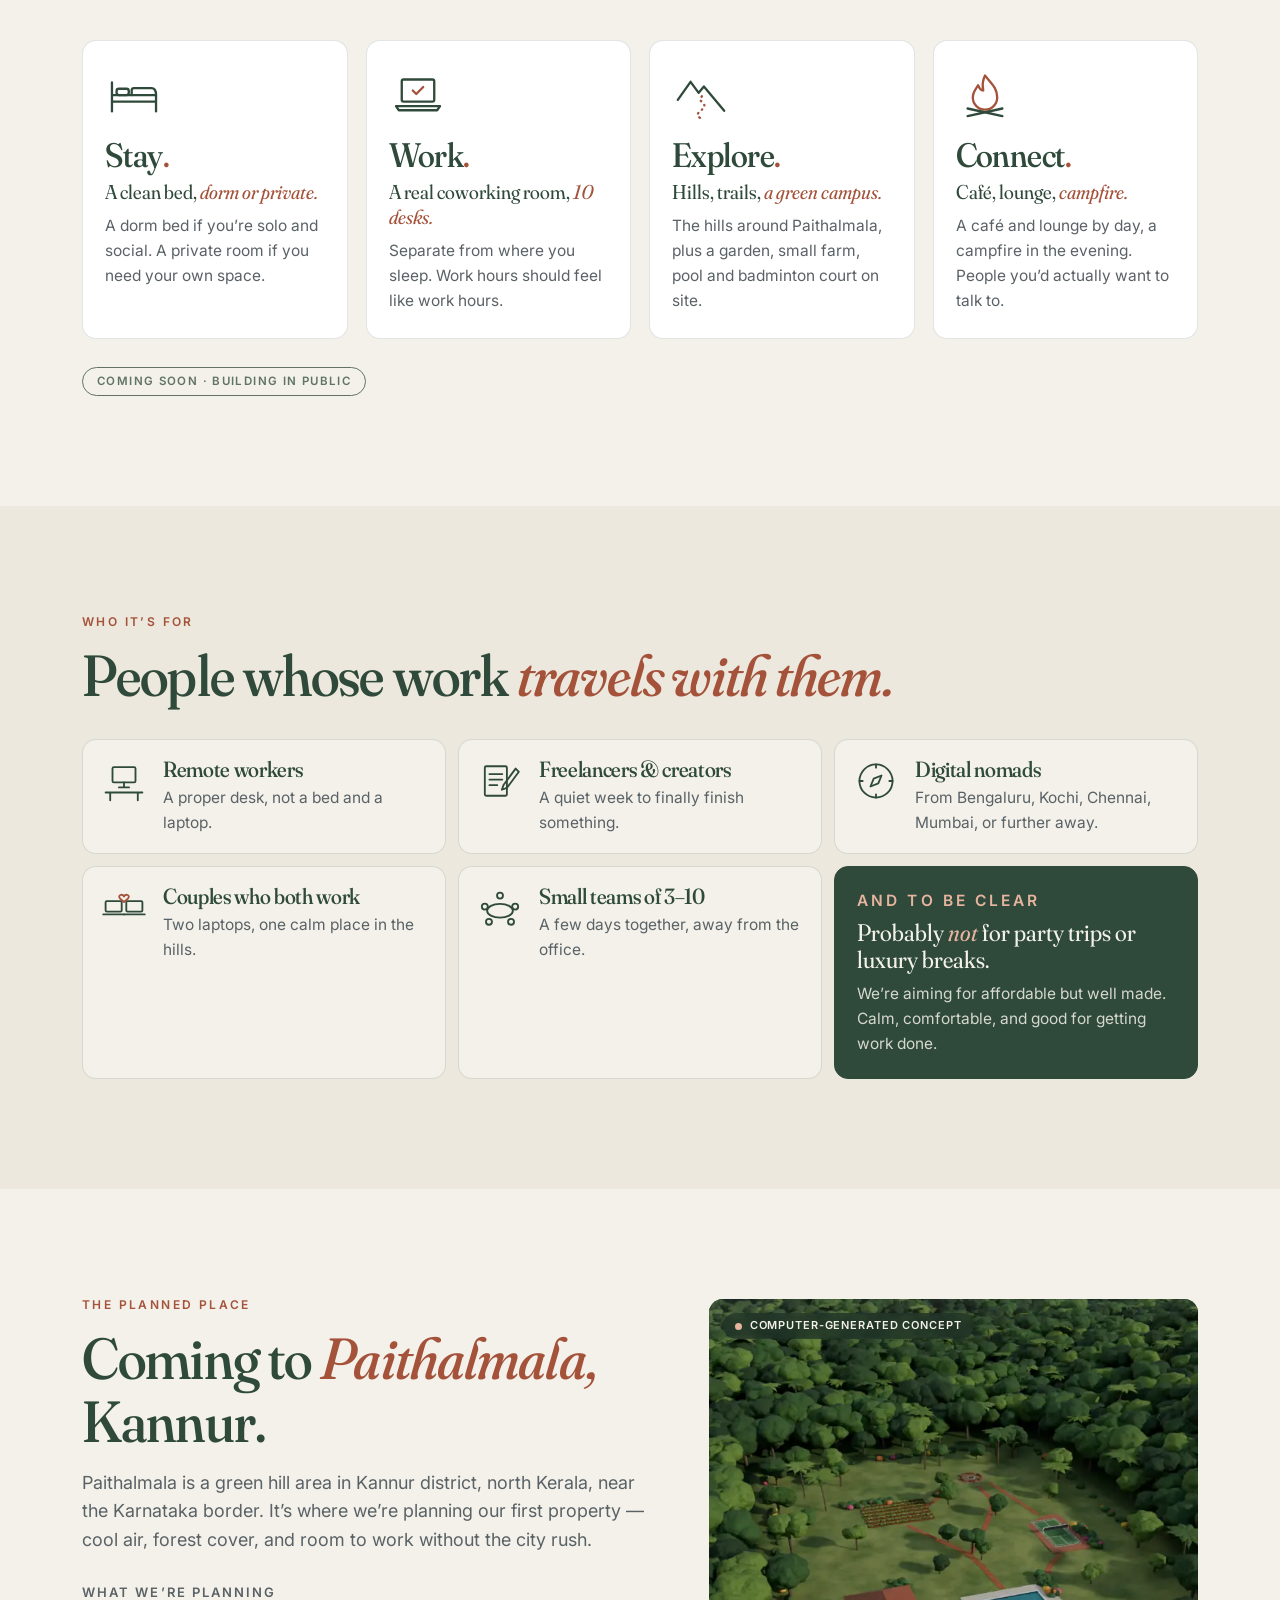
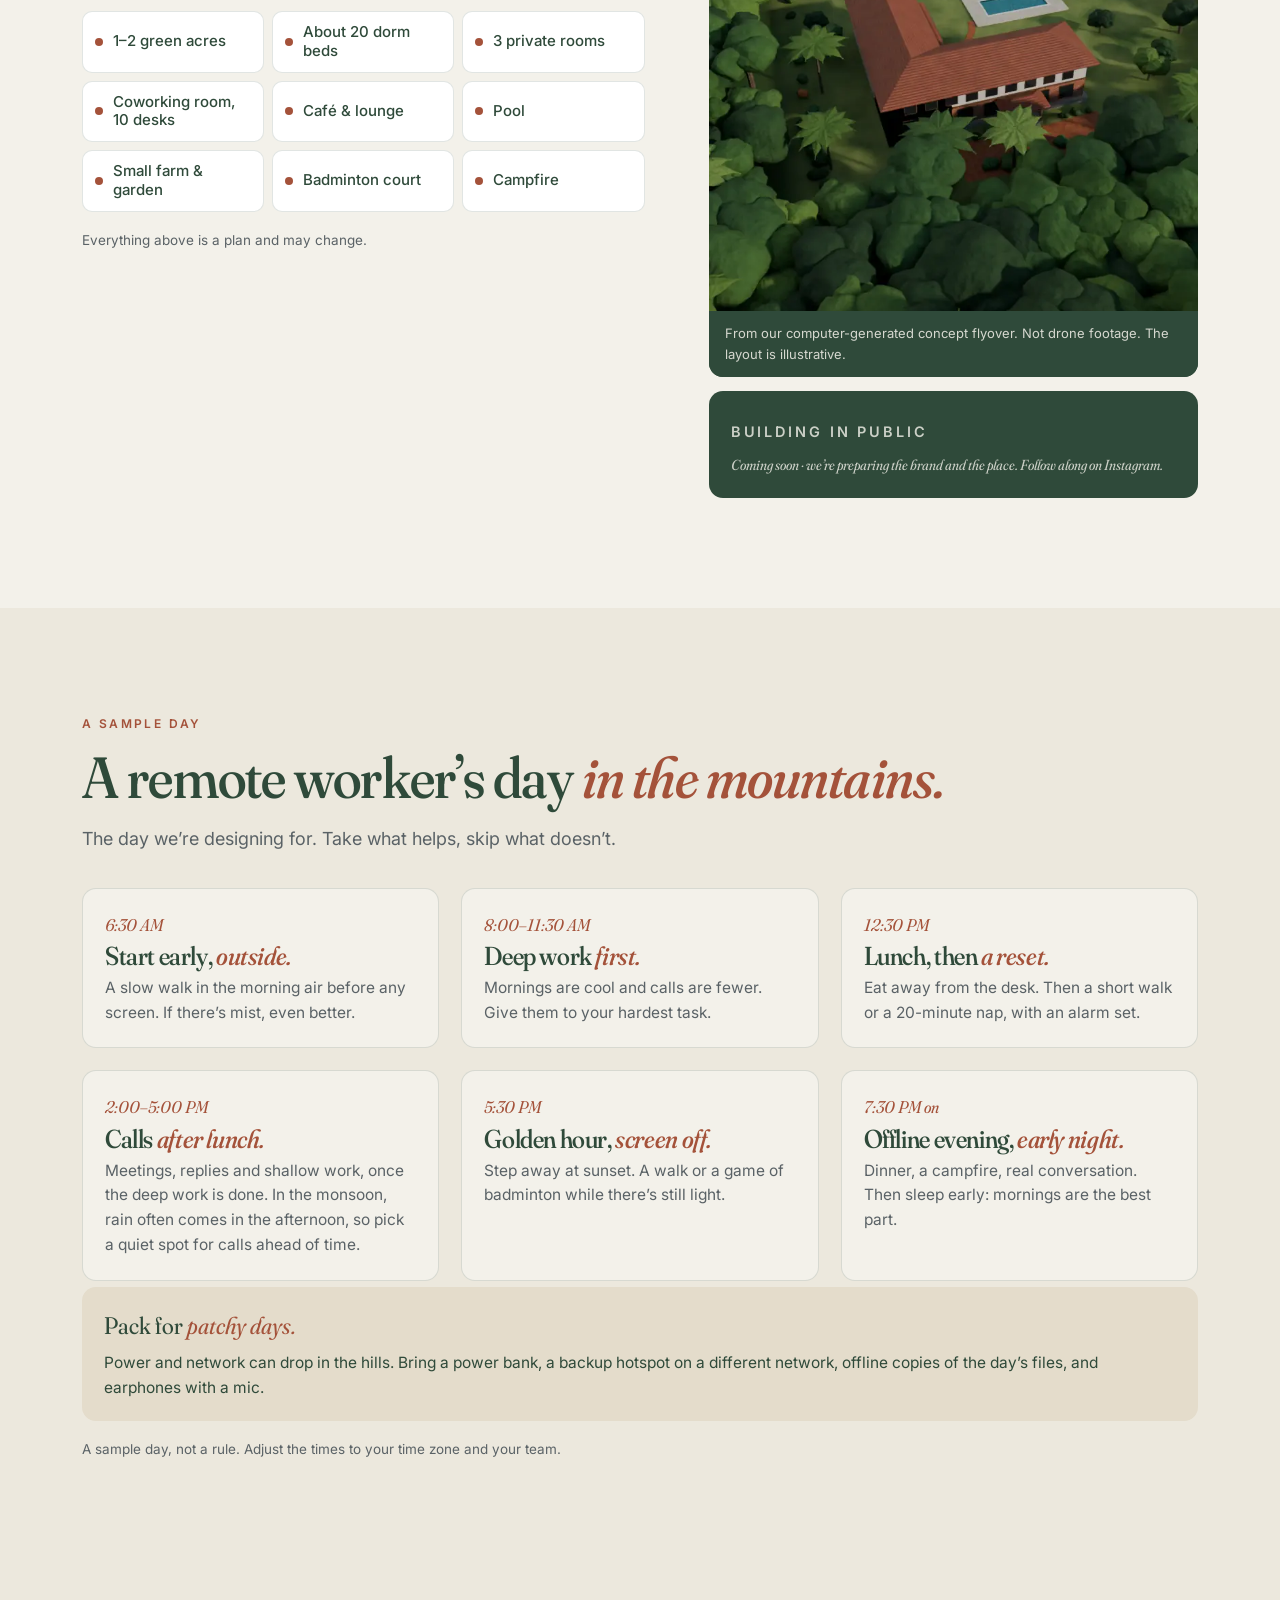
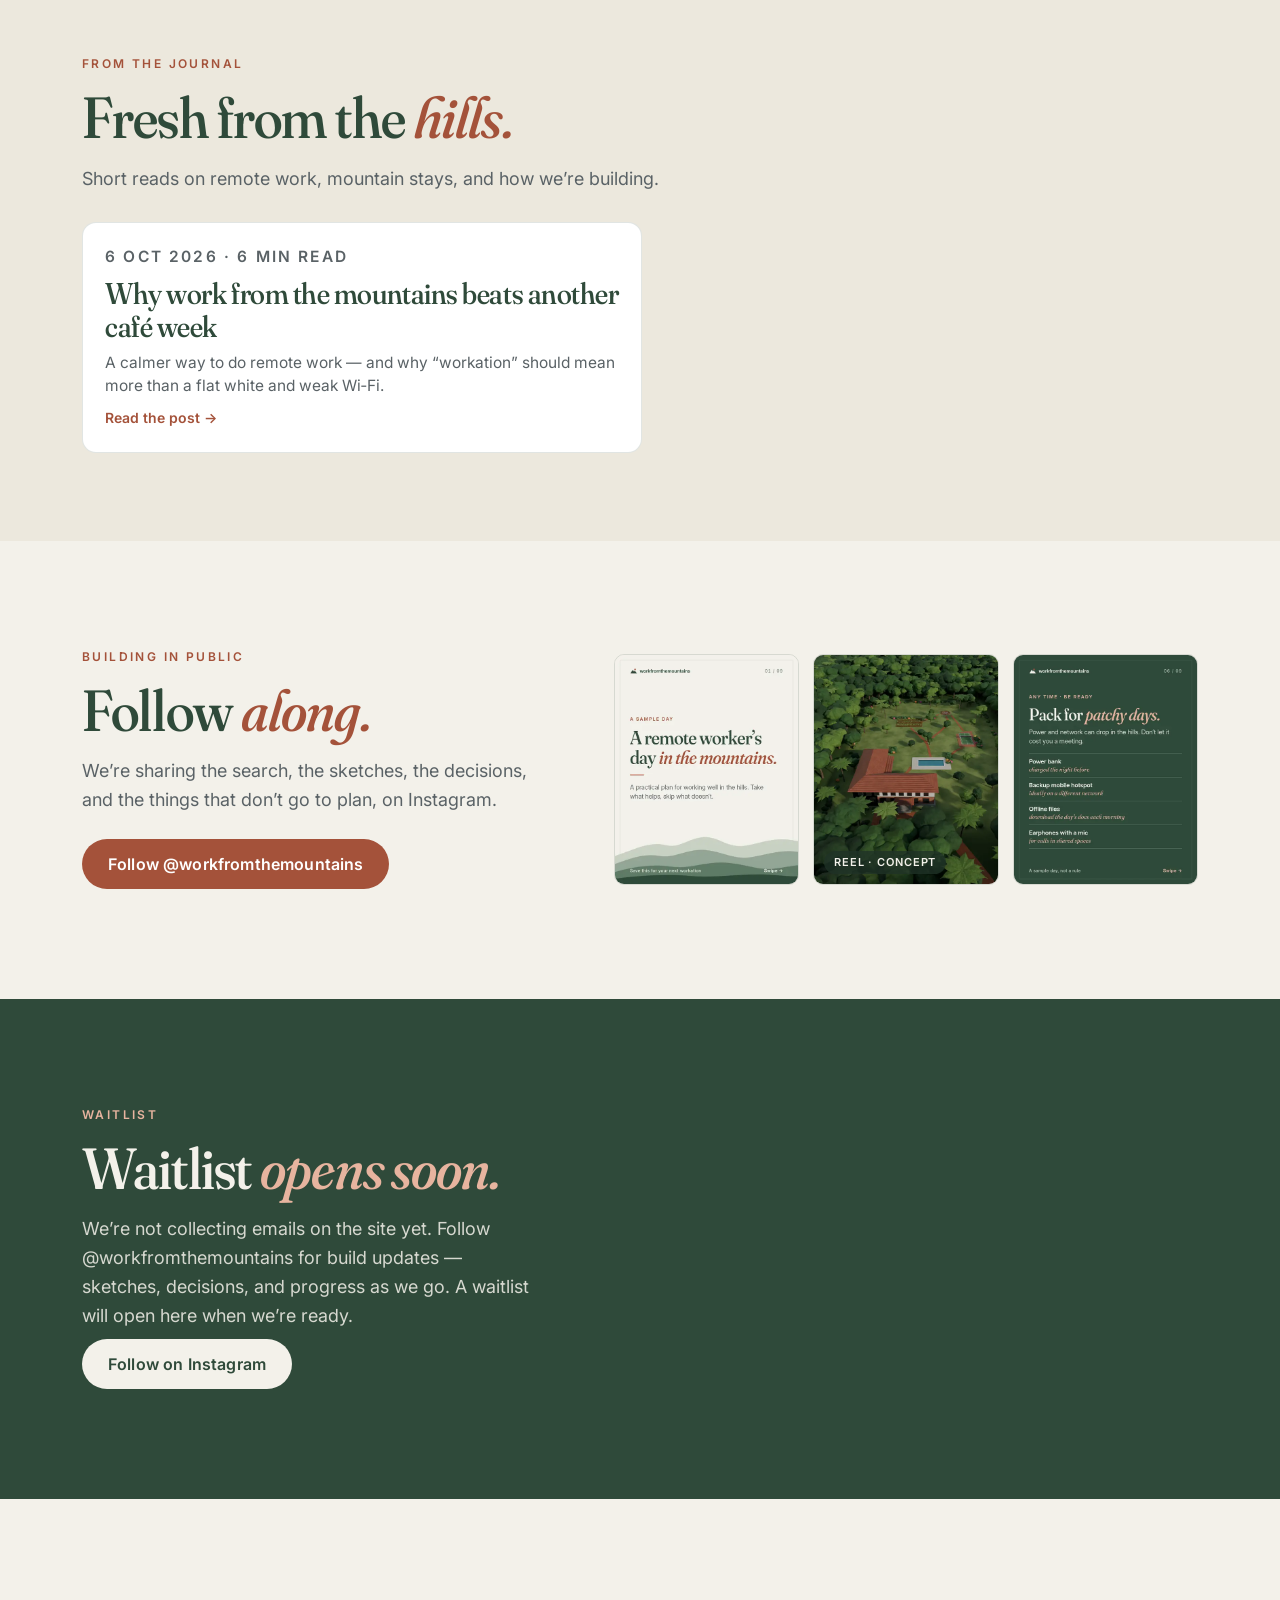
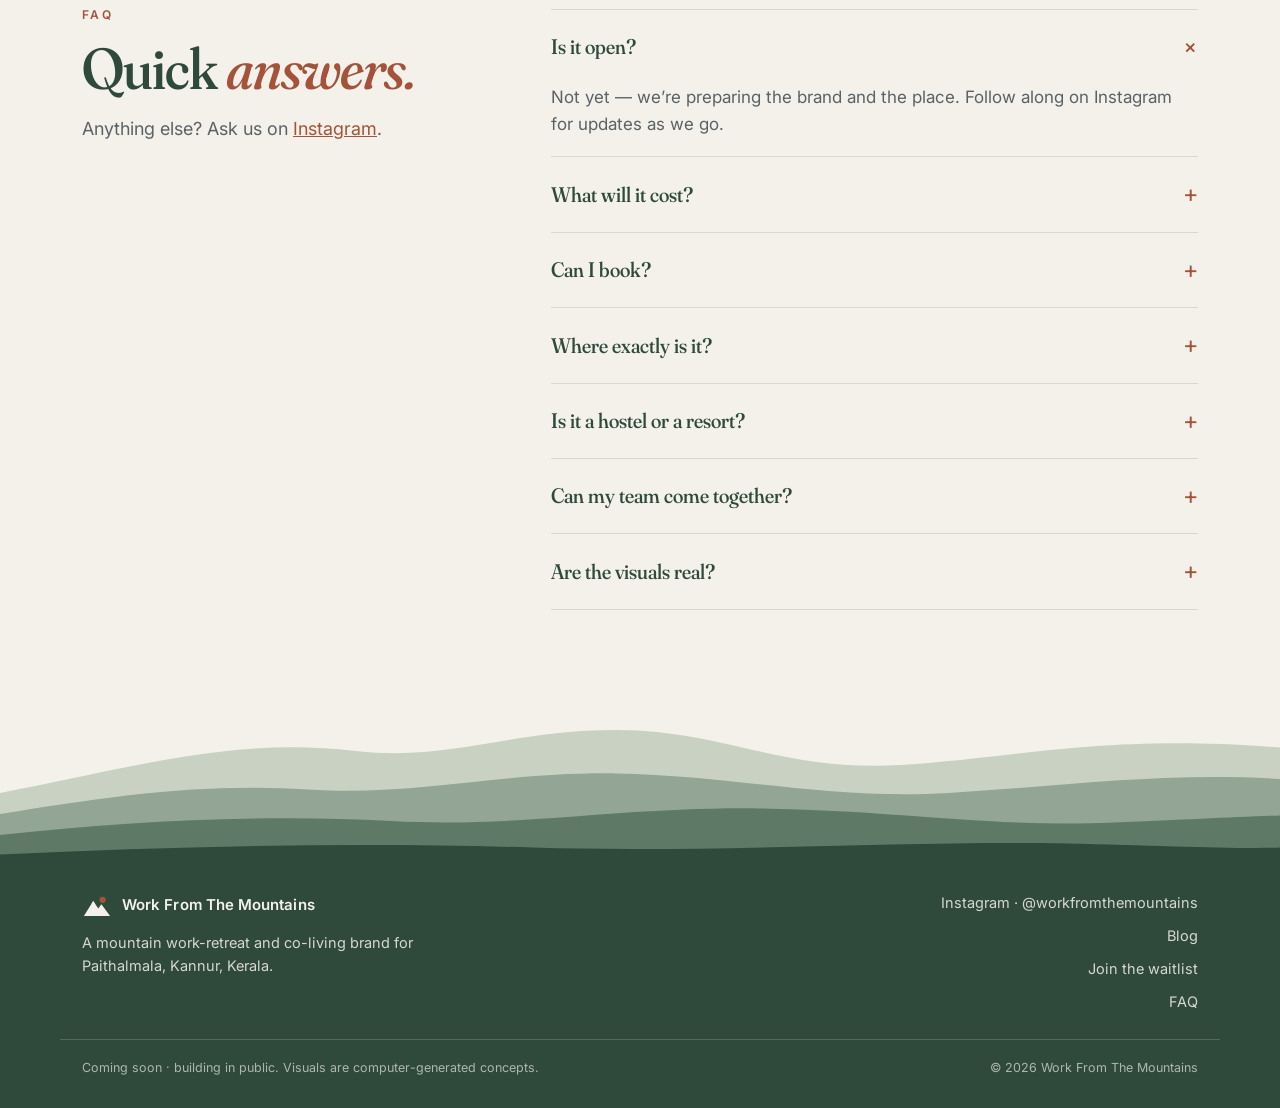
==== commit f78b026c: "Add journal blog and publish first post Static /blog listing and café-vs-mountains post, homepage te" ====
--- a/index.html
+++ b/index.html
@@ -11,7 +11,8 @@
 <meta property="og:type" content="website">
 <meta property="og:title" content="Work From The Mountains">
 <meta property="og:description" content="A mountain work-retreat and co-living brand for Paithalmala, Kerala. Coming soon — follow the build on Instagram.">
-<meta property="og:image" content="assets/img/og.jpg">
+<meta property="og:image" content="https://adnanpnk-afk.github.io/workfromthemountains/assets/img/og.jpg">
+<link rel="canonical" href="https://adnanpnk-afk.github.io/workfromthemountains/">
 <meta name="twitter:card" content="summary_large_image">
 <link rel="preload" href="assets/fonts/fraunces.woff2" as="font" type="font/woff2" crossorigin>
 <link rel="preload" href="assets/fonts/inter.woff2" as="font" type="font/woff2" crossorigin>
@@ -46,7 +47,7 @@
       <a href="#idea">The idea</a>
       <a href="#who">Who it’s for</a>
       <a href="#place">The place</a>
-      <a href="#day">A sample day</a>
+      <a href="blog/">Blog</a>
       <a href="#faq">FAQ</a>
     </nav>
     <a class="btn btn-sm" href="#waitlist">Join the waitlist</a>
@@ -229,6 +230,22 @@
   </div>
 </section>
 
+
+<!-- 5b. FROM THE JOURNAL -->
+<section class="sec sec-alt journal" id="journal">
+  <div class="wrap">
+    <p class="kicker">From the journal</p>
+    <h2>Fresh from the <em>hills.</em></h2>
+    <p class="intro">Short reads on remote work, mountain stays, and how we’re building.</p>
+    <a class="journal-card" href="blog/why-work-from-the-mountains/" style="margin-top:28px">
+      <p class="journal-meta">6 Oct 2026 · 6 min read</p>
+      <h3>Why work from the mountains beats another café week</h3>
+      <p>A calmer way to do remote work — and why “workation” should mean more than a flat white and weak Wi‑Fi.</p>
+      <span class="journal-more">Read the post →</span>
+    </a>
+  </div>
+</section>
+
 <!-- 6. BUILDING IN PUBLIC -->
 <section class="sec" id="build">
   <div class="wrap build">
@@ -295,6 +312,7 @@
       </div>
       <div class="foot-links">
         <a href="https://instagram.com/workfromthemountains" target="_blank" rel="noopener">Instagram · @workfromthemountains</a>
+        <a href="blog/">Blog</a>
         <a href="#waitlist">Join the waitlist</a>
         <a href="#faq">FAQ</a>
       </div>
--- a/assets/css/site.css
+++ b/assets/css/site.css
@@ -258,3 +258,43 @@
 .who li.notfor .notfor-h{font-size:26px;line-height:1.15;margin:0 0 8px}
 @media (min-width:1024px){.who li.notfor .notfor-h{font-size:24px}}
 .form-done .done-h{color:var(--green)}
+
+/* —— Blog / journal —— */
+.journal{padding:64px 0}
+.journal-card{display:block;text-decoration:none;background:#fff;border:1px solid var(--line);border-radius:var(--r);padding:22px 22px 20px;max-width:560px;transition:border-color .2s,box-shadow .2s}
+.journal-card:hover{border-color:rgba(164,82,58,.35);box-shadow:0 12px 28px -18px rgba(47,74,58,.35)}
+.journal-meta{font:600 12px/1 var(--sans);letter-spacing:.14em;text-transform:uppercase;color:var(--terra);margin-bottom:10px}
+.journal-card h3{font-size:clamp(24px,5vw,30px);margin-bottom:8px}
+.journal-card p{color:var(--grey);font-size:15.5px;line-height:1.5}
+.journal-more{display:inline-block;margin-top:14px;font:600 14px/1 var(--sans);color:var(--terra)}
+
+.blog-hero{padding:48px 0 28px}
+.blog-hero .lede{color:var(--grey);margin-top:14px;max-width:36em;font-size:18px}
+.blog-list{list-style:none;padding:0;margin:28px 0 0;display:grid;gap:14px}
+.blog-list a{display:block;text-decoration:none;background:#fff;border:1px solid var(--line);border-radius:var(--r);padding:22px}
+.blog-list a:hover{border-color:rgba(164,82,58,.35)}
+.blog-list h2{font-size:clamp(24px,5.5vw,32px);margin:8px 0 8px}
+.blog-list p{color:var(--grey);font-size:15.5px;max-width:40em}
+
+.post-wrap{max-width:720px;margin:0 auto;padding:40px 22px 72px}
+.post-meta{font:600 12px/1 var(--sans);letter-spacing:.14em;text-transform:uppercase;color:var(--terra);margin-bottom:14px}
+.post-wrap > h1{font-size:clamp(32px,7.5vw,48px);line-height:1.08;margin-bottom:14px}
+.post-deck{font-size:18px;line-height:1.55;color:var(--grey);margin-bottom:28px;padding-bottom:24px;border-bottom:1px solid var(--line)}
+.post-body h2{font-size:clamp(24px,5vw,30px);margin:36px 0 12px}
+.post-body p{margin:0 0 16px;color:var(--green);font-size:17px;line-height:1.65}
+.post-body ul{margin:0 0 18px;padding:0 0 0 1.15em;color:var(--green)}
+.post-body li{margin:0 0 10px;line-height:1.55;font-size:17px}
+.post-body li strong{font-weight:600}
+.post-body a{color:var(--terra)}
+.post-cta{margin-top:40px;padding:24px 22px;background:var(--green);color:var(--cream);border-radius:var(--r)}
+.post-cta p{margin:0 0 14px;color:rgba(243,241,234,.9);font-size:16px;line-height:1.5}
+.post-cta .btn{background:var(--cream);color:var(--green)}
+.post-cta .btn:hover{background:#fff}
+.post-nav{margin-top:28px;font-size:14.5px}
+.post-nav a{color:var(--terra);text-decoration:none;font-weight:600}
+.post-nav a:hover{text-decoration:underline}
+@media (min-width:960px){
+  .journal{padding:88px 0}
+  .blog-hero{padding:72px 0 36px}
+  .post-wrap{padding:56px 22px 96px}
+}
